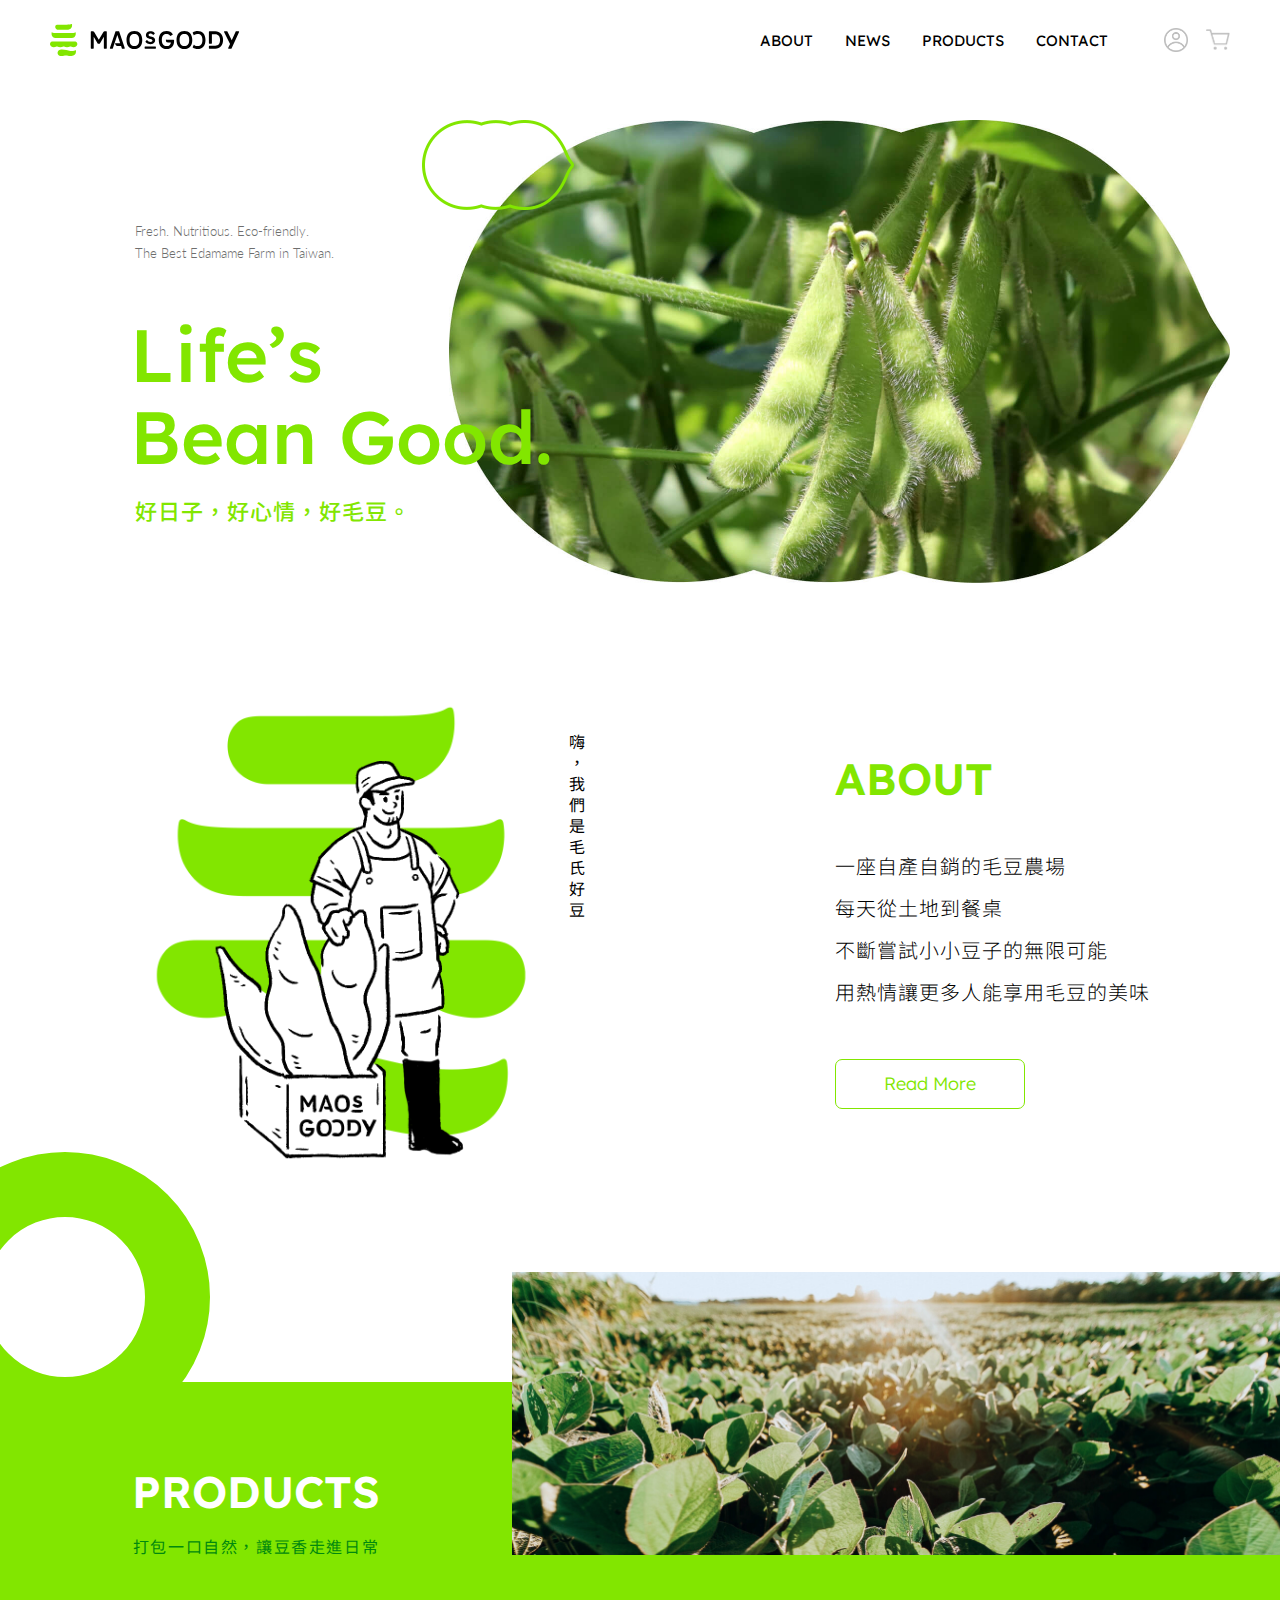
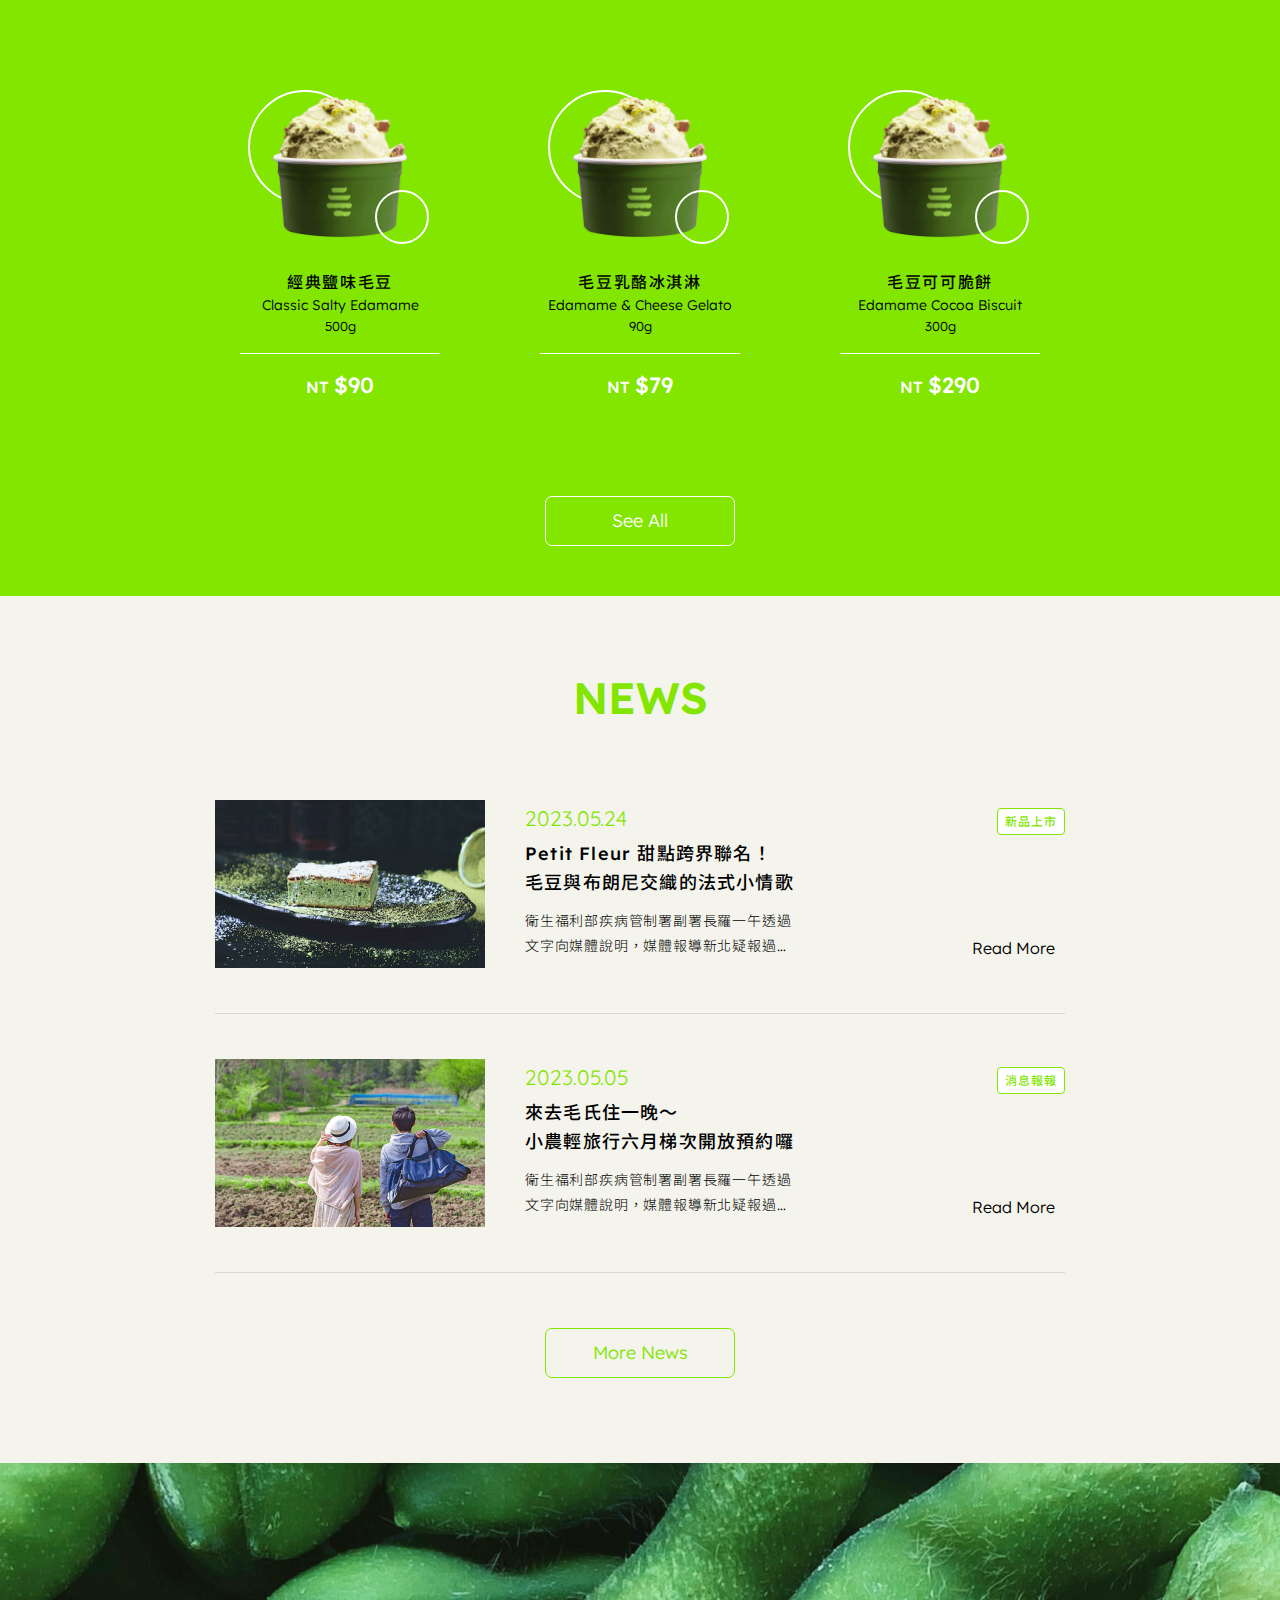
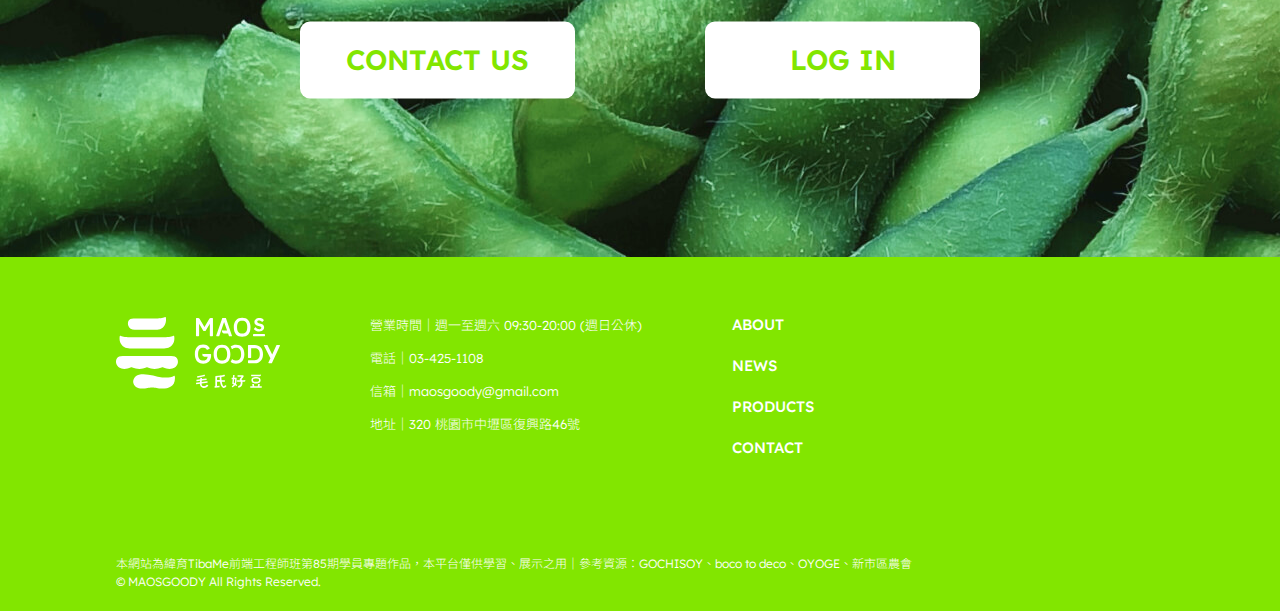
==== index.html @ e0be7e72 "第一次上傳" ====
<!DOCTYPE html>
<html lang="en">

<head>
    <meta charset="UTF-8">
    <meta http-equiv="X-UA-Compatible" content="IE=edge">
    <meta name="viewport" content="width=device-width, initial-scale=1.0">
    <title>MAOSGOODY 毛氏好豆</title>
    <link rel="stylesheet" href="reset.css">

    <link rel="stylesheet" href="https://cdnjs.cloudflare.com/ajax/libs/font-awesome/6.4.0/css/all.min.css"
        integrity="sha512-iecdLmaskl7CVkqkXNQ/ZH/XLlvWZOJyj7Yy7tcenmpD1ypASozpmT/E0iPtmFIB46ZmdtAc9eNBvH0H/ZpiBw=="
        crossorigin="anonymous" referrerpolicy="no-referrer" />

    <link rel="preconnect" href="https://fonts.googleapis.com">
    <link rel="preconnect" href="https://fonts.gstatic.com" crossorigin>
    <link
        href="https://fonts.googleapis.com/css2?family=Lato:wght@300;400&family=Lexend+Deca:wght@200;300;400;500;600;700&family=Noto+Sans+TC:wght@100;300;400;500;700;900&family=Quicksand:wght@300;400;500;600&display=swap"
        rel="stylesheet">

    <link rel="stylesheet" href="style.css">
    <link rel="stylesheet" href="index.css">


</head>

<body>

    <header class="main_header">
        <div class="container">
            <a href="index.html" class="logo">
                <img src="pic/nav_logo.svg" alt="MAOSGOODY | 毛氏好豆">
            </a>
            <ul class="nav_list">
                <li><a href="about.html">ABOUT</a></li>
                <li><a href="news.html">NEWS</a></li>
                <li><a href="products.html">PRODUCTS</a></li>
                <li><a href="contact.html">CONTACT</a></li>
            </ul>
            <ul class="nav_button">
                <li>
                    <a href="login.html">
                        <img src="pic/nav_login.png" alt="Log in">
                    </a>
                </li>
                <li>
                    <a href="#">
                        <img src="pic/nav_cart.png" alt="Cart">
                    </a>
                </li>
            </ul>
        </div>
    </header>


    <section class="section_banner">
        <div class="banner_container">
            <div class="banner_pic">
                <img src="pic/banner_n.jpg" alt="">
            </div>
            <div class="banner_text">
                <p class="intro">Fresh. Nutritious. Eco-friendly.<br>
                    The Best Edamame Farm in Taiwan.</p>
                <h1 class="title">Life’s<br>Bean Good.</h1>
                <p class="title_ch">好日子，好心情，好毛豆。</p>
            </div>
            <div class="banner_deco">
                <img src="pic/banner_deco.png" alt="">
            </div>
        </div>
    </section>


    <section class="section_about">
        <div class="about_container">
            <div class="keyvisual">
                <div class="kv_pic">
                    <img src="pic/keyvisual_s.png" alt="">
                </div>
                <p class="kv_text">嗨，我們是毛氏好豆</p>
            </div>
            <div class="outline">
                <h3 class="outline_title">ABOUT</h3>
                <p class="outline_text">
                    一座自產自銷的毛豆農場<br>
                    每天從土地到餐桌<br>
                    不斷嘗試小小豆子的無限可能<br>
                    用熱情讓更多人能享用毛豆的美味</p>
                <div class="button">
                    <a href="about.html">Read More</a>
                </div>

            </div>
        </div>
    </section>


    <section class="section_products">
        <div class="products_container">
            <div class="products_header">
                <div class="header_text">
                    <h3 class="title">PRODUCTS</h3>
                    <p class="subtitle">打包一口自然，讓豆香走進日常</p>
                </div>
                <div class="header_pic">
                    <img src="pic/products_pic_s.jpg" alt="">
                </div>
            </div>
            <div class="products_cardlist">
                <div class="products_card">
                    <a href="products_item.html">
                        <div class="card_pic">
                            <img src="pic/gelato_s.png" alt="">
                        </div>
                    </a>
                    <div class="card_text">
                        <h4 class="product_name">經典鹽味毛豆</h4>
                        <p class="english_name">Classic Salty Edamame</p>
                        <p class="weight">500g</p>
                        <p class="price"><span>NT </span>$90</p>
                    </div>
                </div>
                <div class="products_card">
                    <a href="products_item.html">
                        <div class="card_pic">
                            <img src="pic/gelato_s.png" alt="">
                        </div>
                    </a>
                    <div class="card_text">
                        <h4 class="product_name">毛豆乳酪冰淇淋</h4>
                        <p class="english_name">Edamame & Cheese Gelato</p>
                        <p class="weight">90g</p>
                        <p class="price"><span>NT </span>$79</p>
                    </div>
                </div>
                <div class="products_card">
                    <a href="products_item.html">
                        <div class="card_pic">
                            <img src="pic/gelato_s.png" alt="">
                        </div>
                    </a>
                    <div class="card_text">
                        <h4 class="product_name">毛豆可可脆餅</h4>
                        <p class="english_name">Edamame Cocoa Biscuit</p>
                        <p class="weight">300g</p>
                        <p class="price"><span>NT </span>$290</p>
                    </div>
                </div>
            </div>
            <div class="products_button">
                <a href="products.html">See All</a>
            </div>
        </div>
    </section>


    <section class="section_marquee"></section>


    <section class="section_news">
        <div class="news_container">
            <h3 class="title">NEWS</h3>
            <div class="news_list">
                <div class="news_wrap">
                    <div class="news_content">
                        <div class="news_pic">
                            <img src="pic/news1_s.jpg" alt="">
                        </div>
                        <div class="news_text">
                            <p class="date">2023.05.24</p>
                            <p class="news_title">
                                Petit Fleur 甜點跨界聯名！<br>
                                毛豆與布朗尼交織的法式小情歌</p>
                            <p class="news_article">
                                衛生福利部疾病管制署副署長羅一午透過文字向媒體說明，媒體報導新北疑報過文字向媒體說明，媒體報導新北疑報
                            </p>
                        </div>
                    </div>
                    <div class="news_function">
                        <div class="news_label">新品上市</div>
                        <a href="#">
                            <span>Read More</span>
                            <i class="fa-solid fa-arrow-right"></i>
                        </a>
                    </div>
                </div>
                <div class="news_wrap">
                    <div class="news_content">
                        <div class="news_pic">
                            <img src="pic/news2_s.jpg" alt="">
                        </div>
                        <div class="news_text">
                            <p class="date">2023.05.05</p>
                            <p class="news_title">
                                來去毛氏住一晚～<br>
                                小農輕旅行六月梯次開放預約囉</p>
                            <p class="news_article">
                                衛生福利部疾病管制署副署長羅一午透過文字向媒體說明，媒體報導新北疑報過文字向媒體說明，媒體報導新北疑報
                            </p>
                        </div>
                    </div>
                    <div class="news_function">
                        <div class="news_label">消息報報</div>
                        <a href="#">
                            <span>Read More</span>
                            <i class="fa-solid fa-arrow-right"></i>
                        </a>
                    </div>
                </div>
            </div>
            <div class="news_button">
                <a href="news.html">More News</a>
            </div>
        </div>
    </section>


    <section class="section_contact">
        <div class="contact_container">
            <div class="contact_bg">
                <img src="pic/contact_bg_s.jpg" alt="">
            </div>
            <div class="contact_buttonlist">
                <a href="contact.html" class="btn_contact">
                    <i class="fa-solid fa-mobile-screen"></i>
                    CONTACT US
                </a>
                <a href="login.html" class="btn_login">
                    <i class="fa-solid fa-user"></i>
                    LOG IN
                </a>
            </div>
        </div>
    </section>


    <footer class="main_footer">
        <div class="footer_container">
            <div class="footer_list">
                <div class="logo">
                    <img src="pic/footer_logo.svg" alt="">
                </div>
                <div class="info">
                    <p>
                        營業時間｜週一至週六 09:30-20:00 (週日公休)<br>
                        電話｜03-425-1108<br>
                        信箱｜maosgoody@gmail.com<br>
                        地址｜320 桃園市中壢區復興路46號<br>
                    </p>
                </div>
                <div class="nav">
                    <a href="about.html">ABOUT</a>
                    <a href="news.html">NEWS</a>
                    <a href="products.html">PRODUCTS</a>
                    <a href="contact.html">CONTACT</a>
                </div>
                <div class="follow">
                    <a href="#"><i class="fa-brands fa-instagram"></i></a>
                    <a href="#"><i class="fa-brands fa-facebook-f"></i></a>
                    <a href="#"><i class="fa-brands fa-twitter"></i></a>
                </div>
            </div>
            <div class="footer_copyright">
                <p>本網站為緯育TibaMe前端工程師班第85期學員專題作品，本平台僅供學習、展示之用｜參考資源：GOCHISOY、boco to deco、OYOGE、新市區農會<br>
                    &copy; MAOSGOODY All Rights Reserved.</p>
            </div>
        </div>
    </footer>


</body>

</html>
---- style.css ----
* {
    font-family: "Lexend Deca", "Lato", "Quicksand", "Noto Sans TC", sans-serif;
    /* outline: solid red 1px; */
}

::selection {
    background: #82E600;
}

img {
    vertical-align: top;
}

body {
    padding-top: 80px;
}

.main_header {
    background-color: white;
    position: fixed;
    top: 0;
    left: 0;
    z-index: 1;
    width: 100%;
}

.main_header .container {
    display: flex;
    align-items: center;
    padding: 24px 50px;
    margin: auto;
}

.main_header .container .logo {
    width: 190px;
    margin-right: auto;
}

.main_header .container .logo img {
    width: 100%;
    vertical-align: top;
}

.main_header .container .nav_list {
    display: flex;
    align-items: center;
    padding-right: 22px;

}

.main_header .container .nav_list li {
    padding: 0px 16px;

}

.main_header .container .nav_list a {
    text-decoration: none;
    color: black;
    font-size: 15px;
    font-weight: 400;
}

.main_header .container .nav_button {
    display: flex;
    align-items: center;
}

.main_header .container .nav_button li {
    width: 24px;
    padding-left: 18px;
}

.main_header .container .nav_button img {
    width: 100%;
    vertical-align: top;
}


.main_footer {
    width: 100%;
    background-color: #82E600;
}

.main_footer .footer_container {
    width: 1048px;
    margin: auto;

}

.footer_container .footer_list {
    display: flex;
    gap: 90px;
    padding: 60px 0 100px;
}

.footer_container .footer_list .logo {
    width: 164px;
}

.footer_container .footer_list .logo img {
    width: 100%;
}

.footer_container .footer_list .info p {
    font-size: 13px;
    font-weight: 300;
    color: white;
    line-height: 33px;
    margin-top: -8px;
}

.footer_container .footer_list .nav {
    display: flex;
    flex-direction: column;
    gap: 26px;
}

.footer_container .footer_list .nav a {
    display: inline-block;
    text-decoration: none;
    color: white;
    font-size: 15px;
    font-weight: 500;
}

.footer_container .footer_list .follow {
    margin-left: auto;
}

.footer_container .footer_list .follow a {
    color: white;
    font-size: 30px;
    letter-spacing: 18px;
    transition: 0.2s;
}

.footer_container .footer_list .follow a:hover {
    color: #00890E;
}

.footer_container .footer_copyright {
    padding-bottom: 20px;
}

.footer_container .footer_copyright p {
    font-size: 12px;
    font-weight: 300;
    line-height: 1.5;
    color: white;
}
---- index.css ----
.section_banner {
    width: 100%;
}

.banner_container {
    padding: 40px 0;
    position: relative;
}

.banner_container .banner_pic {
    width: 61%;
    margin-left: auto;
    padding-right: 50px;
}

.banner_container .banner_pic img {
    width: 100%;
}

.banner_container .banner_text {
    display: flex;
    flex-direction: column;
    position: absolute;
    top: 140px;
    left: 135px;
}

.banner_container .banner_text .intro {
    font-size: 13px;
    color: #6E6E6E;
    line-height: 1.7;
    font-family: Lato;
    font-weight: 300;
}

.banner_container .banner_text .title {
    font-size: 74px;
    color: #82E600;
    line-height: 1.1;
    font-weight: 500;
    padding: 50px 0 24px;
    margin-left: -5px;
}

.banner_container .banner_text .title_ch {
    font-size: 22px;
    color: #82E600;
    font-weight: 500;
    letter-spacing: 1px;
}

.banner_container .banner_deco {
    width: 152px;
    position: absolute;
    top: 40px;
    left: 422px;
}

.banner_container .banner_deco img {
    width: 100%;
}

.section_about {
    width: 100%;
}

.about_container {
    display: flex;
    justify-content: space-evenly;
    align-items: center;
    padding: 60px 0 200px;
}

.about_container .keyvisual {
    display: flex;
}

.about_container .keyvisual .kv_pic {
    width: 428px;
}

.about_container .keyvisual .kv_pic img {
    width: 100%;
}

.about_container .keyvisual .kv_text {
    writing-mode: vertical-rl;
    font-size: 16px;
    font-weight: 400;
    letter-spacing: 5px;
    padding: 50px 10px 0;
}

.about_container .outline {
    display: flex;
    flex-direction: column;
}

.about_container .outline .outline_title {
    font-size: 44px;
    color: #82E600;
    font-weight: 600;
    padding-bottom: 45px;
}

.about_container .outline .outline_text {
    font-size: 20px;
    color: black;
    font-weight: 300;
    line-height: 2.1;
    letter-spacing: 1px;
    padding-bottom: 45px;
}

.about_container .outline .button a {
    display: inline-block;
    width: 190px;
    box-sizing: border-box;
    border: 1px solid #82E600;
    text-decoration: none;
    color: #82E600;
    font-size: 18px;
    font-weight: 300;
    text-align: center;
    line-height: 48px;
    border-radius: 7px;
    transition: 0.3s;
}

.about_container .outline .button a:hover {
    background-color: #82E600;
    color: white;
}

.section_products {
    width: 100%;
    background-color: #82E600;
}

.products_container {
    position: relative;
}

.products_container::before {
    content: "";
    width: 160px;
    height: 160px;
    border: 65px solid #82E600;
    border-radius: 50%;
    position: absolute;
    top: -230px;
    left: -80px;
    z-index: -1;
}

.products_header {
    display: flex;
    align-items: end;
    padding-bottom: 120px;
}

.products_header .header_text {
    width: 40%;
    text-align: center;
}

.products_header .header_text .title {
    font-size: 44px;
    color: white;
    font-weight: 600;
    padding-bottom: 25px;
}

.products_header .header_text .subtitle {
    font-size: 16px;
    color: #00890E;
    font-weight: 400;
    letter-spacing: 1.6px;
}

.products_header .header_pic {
    width: 60%;
    margin-top: -110px;
}

.products_header .header_pic img {
    width: 100%;
}

.products_cardlist {
    width: 850px;
    margin: auto;
    display: flex;
    justify-content: space-between;
    padding-bottom: 80px;
}

.products_cardlist .products_card {
    width: 200px;
    display: flex;
    flex-direction: column;
    align-items: center;
    padding: 20px 25px;
}

.products_cardlist .products_card a {
    display: block;
}

.products_cardlist .products_card a:hover img {
    transform: scale(1.08);
}

.products_cardlist .products_card .card_pic {
    text-align: center;
    position: relative;
}

.products_cardlist .products_card .card_pic::before {
    content: "";
    width: 110px;
    height: 110px;
    border: 2px solid white;
    border-radius: 50%;
    position: absolute;
    top: -5px;
    left: 8px;
}

.products_cardlist .products_card .card_pic img {
    width: 70%;
    vertical-align: top;
    position: relative;
    transform: scale(1);
    transition: 0.3s;
}

.products_cardlist .products_card .card_pic::after {
    content: "";
    width: 50px;
    height: 50px;
    border: 2px solid white;
    border-radius: 50%;
    position: absolute;
    top: 95px;
    left: 135px;

}

.products_cardlist .products_card .card_text {
    display: flex;
    flex-direction: column;
    align-items: center;
    padding-top: 35px;

}

.products_cardlist .products_card .card_text .product_name {
    font-size: 16px;
    color: black;
    font-weight: 500;
    letter-spacing: 1.6px;
    padding-bottom: 8px;
}

.products_cardlist .products_card .card_text .english_name {
    font-size: 14px;
    color: black;
    font-weight: 300;
    padding-bottom: 8px;
}

.products_cardlist .products_card .card_text .weight {
    font-size: 13px;
    color: black;
    font-weight: 300;
    padding-bottom: 20px;
}

.products_cardlist .products_card .card_text .price {
    width: 200px;
    font-size: 22px;
    color: white;
    font-weight: 500;
    padding: 20px 0 0;
    border-top: 1px solid white;
    text-align: center;
}

.products_cardlist .products_card .card_text .price span {
    font-size: 16px;
}

.products_container .products_button {
    text-align: center;
    padding-bottom: 50px;
}

.products_container .products_button a {
    display: inline-block;
    width: 190px;
    box-sizing: border-box;
    border: 1px solid white;
    text-decoration: none;
    color: white;
    font-size: 18px;
    font-weight: 300;
    text-align: center;
    line-height: 48px;
    border-radius: 7px;
    transition: 0.3s;
}

.products_container .products_button a:hover {
    color: #82E600;
    background-color: #fff;
}

.section_news {
    width: 100%;
    background-color: #F4F4EC;
}

.section_news .news_container {
    padding: 80px 0 30px;
}

.news_container .title {
    text-align: center;
    font-size: 44px;
    color: #82E600;
    font-weight: 600;
    padding-bottom: 35px;
}

.news_list .news_wrap {
    width: 850px;
    margin: auto;
    display: flex;
    justify-content: space-between;
    padding: 45px 0;
    border-bottom: 1.5px solid #D6D6D6;
}

.news_list .news_wrap .news_content {
    display: flex;
}

.news_wrap .news_content .news_pic {
    width: 270px;
    padding-right: 40px;
}

.news_wrap .news_content .news_pic img {
    width: 100%;
    vertical-align: top;
}

.news_wrap .news_content .news_text {
    width: 270px;
    display: flex;
    flex-direction: column;
    padding: 8px 0;
    justify-content: space-between;
}

.news_wrap .news_content .news_text .date {
    font-size: 21px;
    font-weight: 400;
    font-family: Quicksand;
    color: #82E600;
}

.news_wrap .news_content .news_text .news_title {
    font-size: 18px;
    font-weight: 500;
    line-height: 1.6;
    letter-spacing: 1.2px;
}

.news_wrap .news_content .news_text .news_article {
    font-size: 14px;
    font-weight: 300;
    line-height: 1.8;
    letter-spacing: 0.8px;
    display: -webkit-inline-box;
    -webkit-line-clamp: 2;
    -webkit-box-orient: vertical;
    overflow: hidden;
}

.news_list .news_wrap .news_function {
    display: flex;
    flex-direction: column;
    align-items: flex-end;
    justify-content: space-between;
    padding: 8px 0 12px;
}

.news_list .news_wrap .news_function .news_label {
    font-size: 12px;
    font-weight: 500;
    letter-spacing: 0.1em;
    color: #82E600;
    background-color: #fff;
    border: 1.5px solid #82E600;
    border-radius: 4px;
    width: 66px;
    line-height: 25px;
    text-align: center;
}

.news_list .news_wrap .news_function a {
    text-decoration: none;
    color: black;
    font-size: 16px;
    font-weight: 300;
    display: inline-block;
    transition: 0.2s;
}

.news_list .news_wrap .news_function a span {
    display: inline-block;
    padding-right: 10px;
}

.news_list .news_wrap .news_function a:hover {
    color: #82E600;
    transform: translateX(-8px);
}

.news_container .news_button {
    text-align: center;
    padding: 55px;
}

.news_container .news_button a {
    display: inline-block;
    width: 190px;
    box-sizing: border-box;
    border: 1px solid #82E600;
    text-decoration: none;
    color: #82E600;
    font-size: 18px;
    font-weight: 300;
    text-align: center;
    line-height: 48px;
    border-radius: 7px;
    transition: 0.3s;
}

.news_container .news_button a:hover {
    background-color: #82E600;
    color: white;
}

.section_contact {
    width: 100%;
}

.contact_container {
    position: relative;
}

.section_contact .contact_container .contact_bg img {
    width: 100%;
    vertical-align: top;
}

.contact_container .contact_buttonlist {
    position: absolute;
    top: 50%;
    left: 50%;
    transform: translate(-50%, -50%);
    display: flex;
    gap: 130px;
}

.contact_container .contact_buttonlist a {
    display: inline-block;
    width: 275px;
    box-sizing: border-box;
    text-decoration: none;
    color: #82E600;
    background-color: #fff;
    font-size: 28px;
    font-weight: 600;
    text-align: center;
    line-height: 75px;
    border-radius: 10px;
    transition: 0.4s;
    transform: scale(1);
}

.contact_container .contact_buttonlist a:hover {
    color: white;
    background-color: #82E600;
    box-shadow: 0 0 8px rgba(0, 0, 0, 0.4);
    transform: scale(1.08);
}

.contact_container .contact_buttonlist a i {
    font-size: 24px;
}
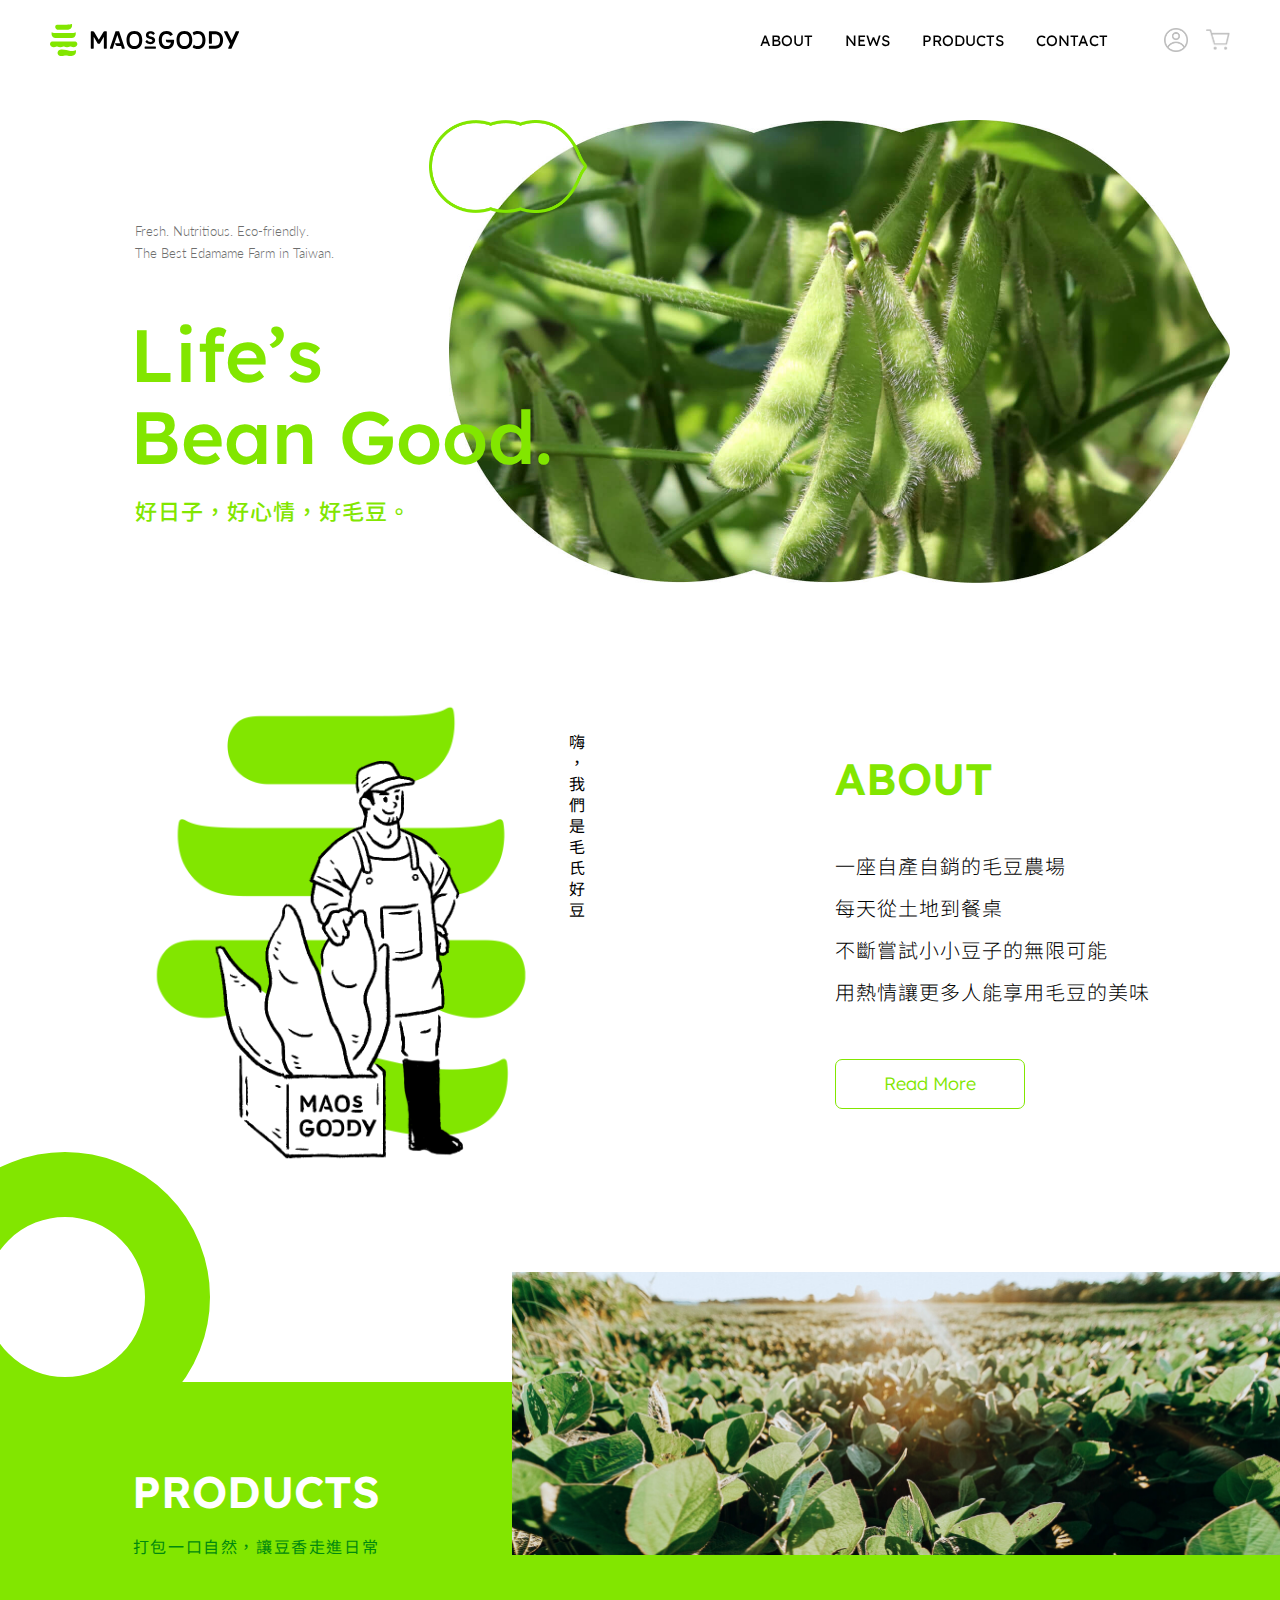
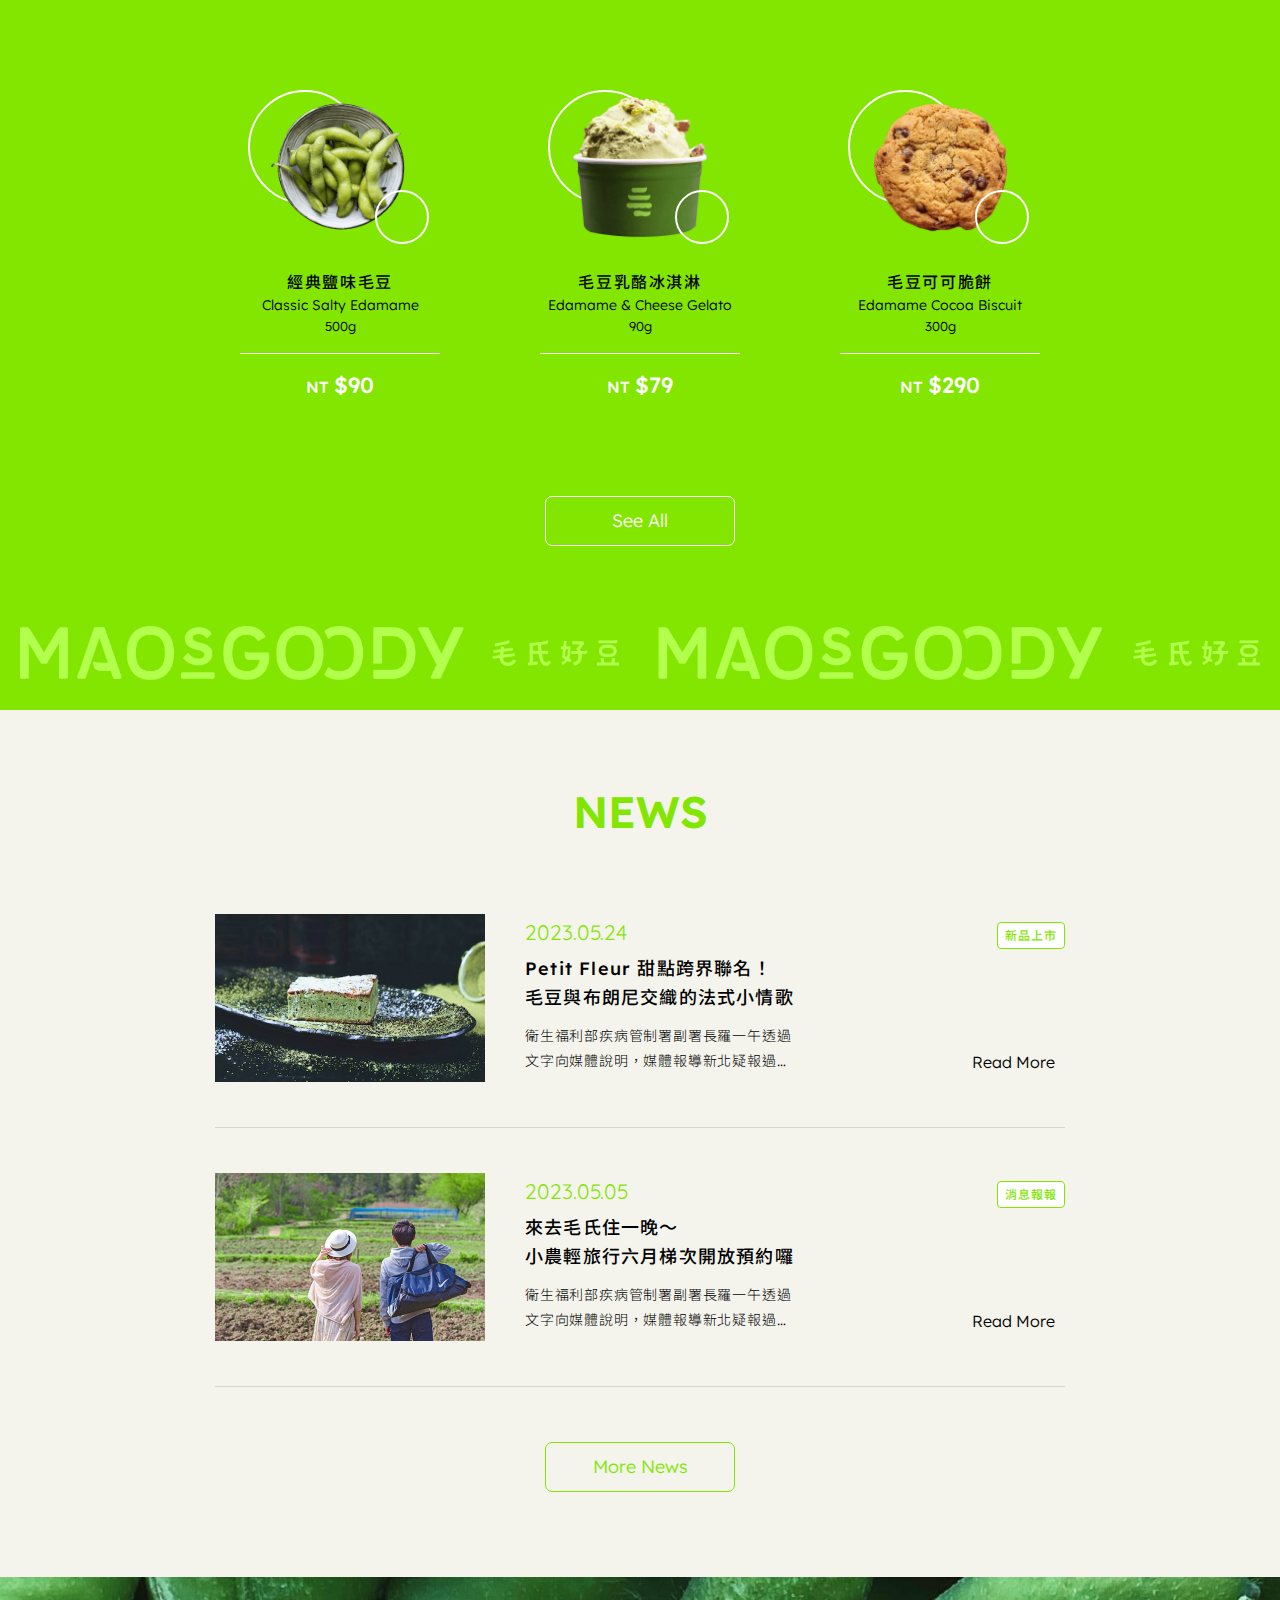
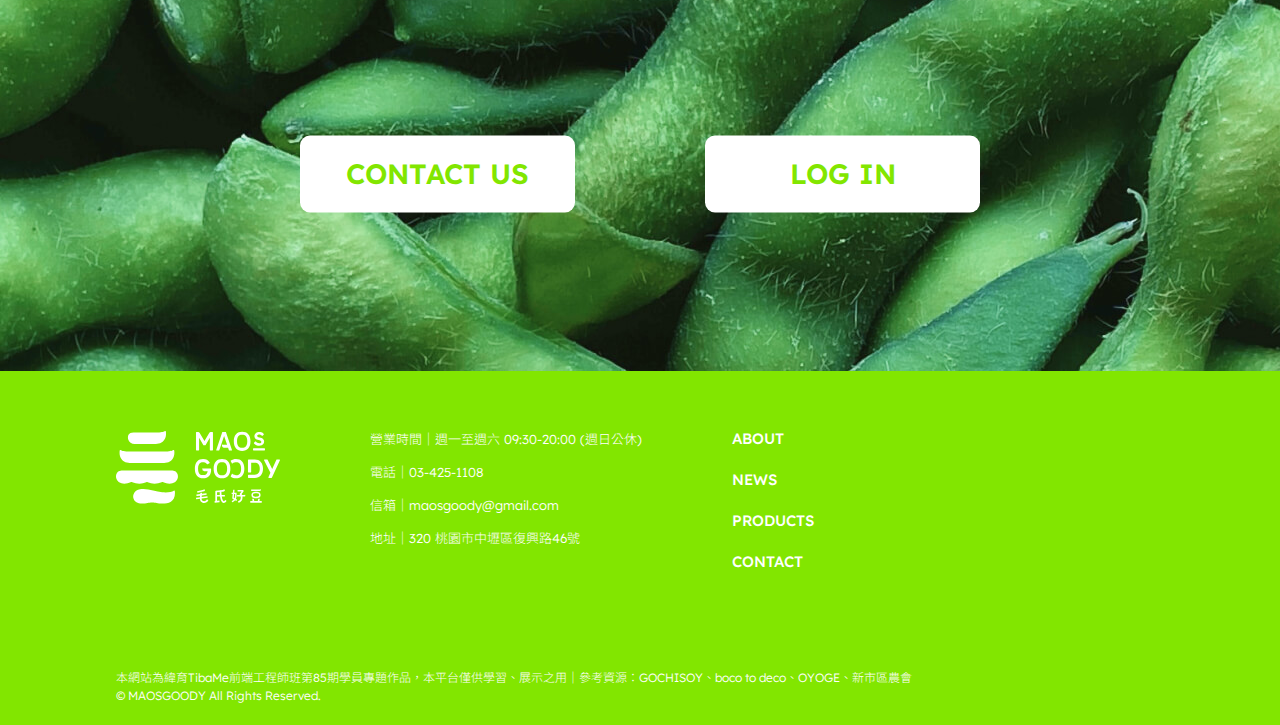
==== commit c776eabb: "第二次上傳" ====
--- a/index.html
+++ b/index.html
@@ -57,6 +57,9 @@
         <div class="banner_container">
             <div class="banner_pic">
                 <img src="pic/banner_n.jpg" alt="">
+                <div class="banner_deco">
+                    <img src="pic/banner_deco.png" alt="">
+                </div>
             </div>
             <div class="banner_text">
                 <p class="intro">Fresh. Nutritious. Eco-friendly.<br>
@@ -64,9 +67,7 @@
                 <h1 class="title">Life’s<br>Bean Good.</h1>
                 <p class="title_ch">好日子，好心情，好毛豆。</p>
             </div>
-            <div class="banner_deco">
-                <img src="pic/banner_deco.png" alt="">
-            </div>
+
         </div>
     </section>
 
@@ -110,7 +111,7 @@
                 <div class="products_card">
                     <a href="products_item.html">
                         <div class="card_pic">
-                            <img src="pic/gelato_s.png" alt="">
+                            <img src="pic/bowl_s.png" alt="">
                         </div>
                     </a>
                     <div class="card_text">
@@ -136,7 +137,7 @@
                 <div class="products_card">
                     <a href="products_item.html">
                         <div class="card_pic">
-                            <img src="pic/gelato_s.png" alt="">
+                            <img src="pic/cookie_s.png" alt="">
                         </div>
                     </a>
                     <div class="card_text">
@@ -154,7 +155,16 @@
     </section>
 
 
-    <section class="section_marquee"></section>
+    <section class="section_marquee">
+        <div class="marquee">
+            <div class="marquee-content">
+                <div class="marquee-item">
+                    <img src="pic/run.png" alt="">
+                </div>
+            </div>
+
+        </div>
+    </section>
 
 
     <section class="section_news">
--- a/style.css
+++ b/style.css
@@ -16,7 +16,7 @@
 }
 
 .main_header {
-    background-color: white;
+    background-color: rgba(255, 255, 255, 0.92);
     position: fixed;
     top: 0;
     left: 0;
@@ -54,11 +54,19 @@
 }
 
 .main_header .container .nav_list a {
+    display: inline-block;
     text-decoration: none;
     color: black;
     font-size: 15px;
     font-weight: 400;
+    transition: 0.25s;
 }
+
+.main_header .container .nav_list a:hover {
+    color: #82E600;
+    transform: scale(1.08);
+}
+
 
 .main_header .container .nav_button {
     display: flex;
--- a/index.css
+++ b/index.css
@@ -11,9 +11,21 @@
     width: 61%;
     margin-left: auto;
     padding-right: 50px;
+    position: relative;
 }
 
 .banner_container .banner_pic img {
+    width: 100%;
+}
+
+.banner_container .banner_pic .banner_deco {
+    width: 19%;
+    position: absolute;
+    top: 0px;
+    left: -20px;
+}
+
+.banner_container .banner_pic .banner_deco img {
     width: 100%;
 }
 
@@ -49,16 +61,6 @@
     letter-spacing: 1px;
 }
 
-.banner_container .banner_deco {
-    width: 152px;
-    position: absolute;
-    top: 40px;
-    left: 422px;
-}
-
-.banner_container .banner_deco img {
-    width: 100%;
-}
 
 .section_about {
     width: 100%;
@@ -501,4 +503,20 @@
 
 .contact_container .contact_buttonlist a i {
     font-size: 24px;
+}
+
+/*---------跑馬燈-----------*/
+.marquee {
+    overflow: hidden;
+    background-color: #82E600;
+}
+
+.marquee-item {
+    flex: 0 0 100vw;
+    padding: 30px 20px;
+}
+
+.marquee-item img {
+    display: block;
+    width: 100%;
 }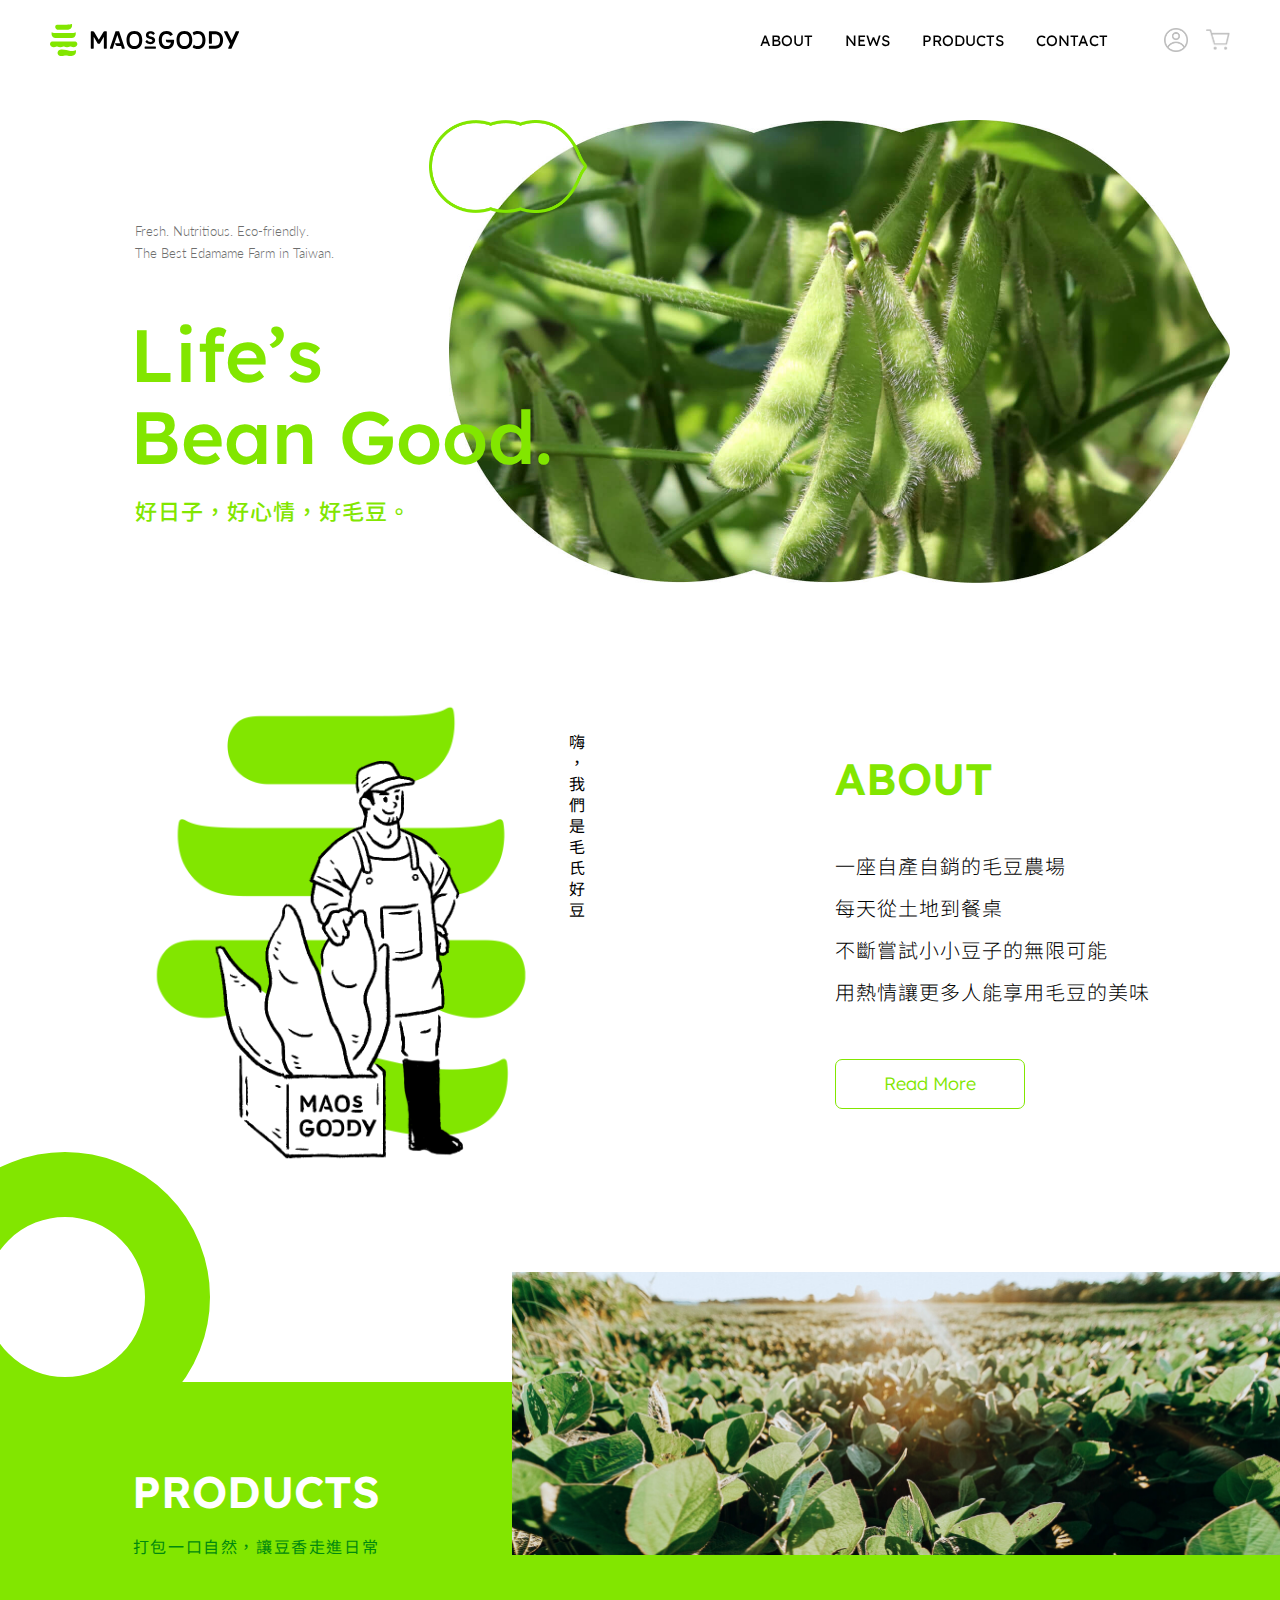
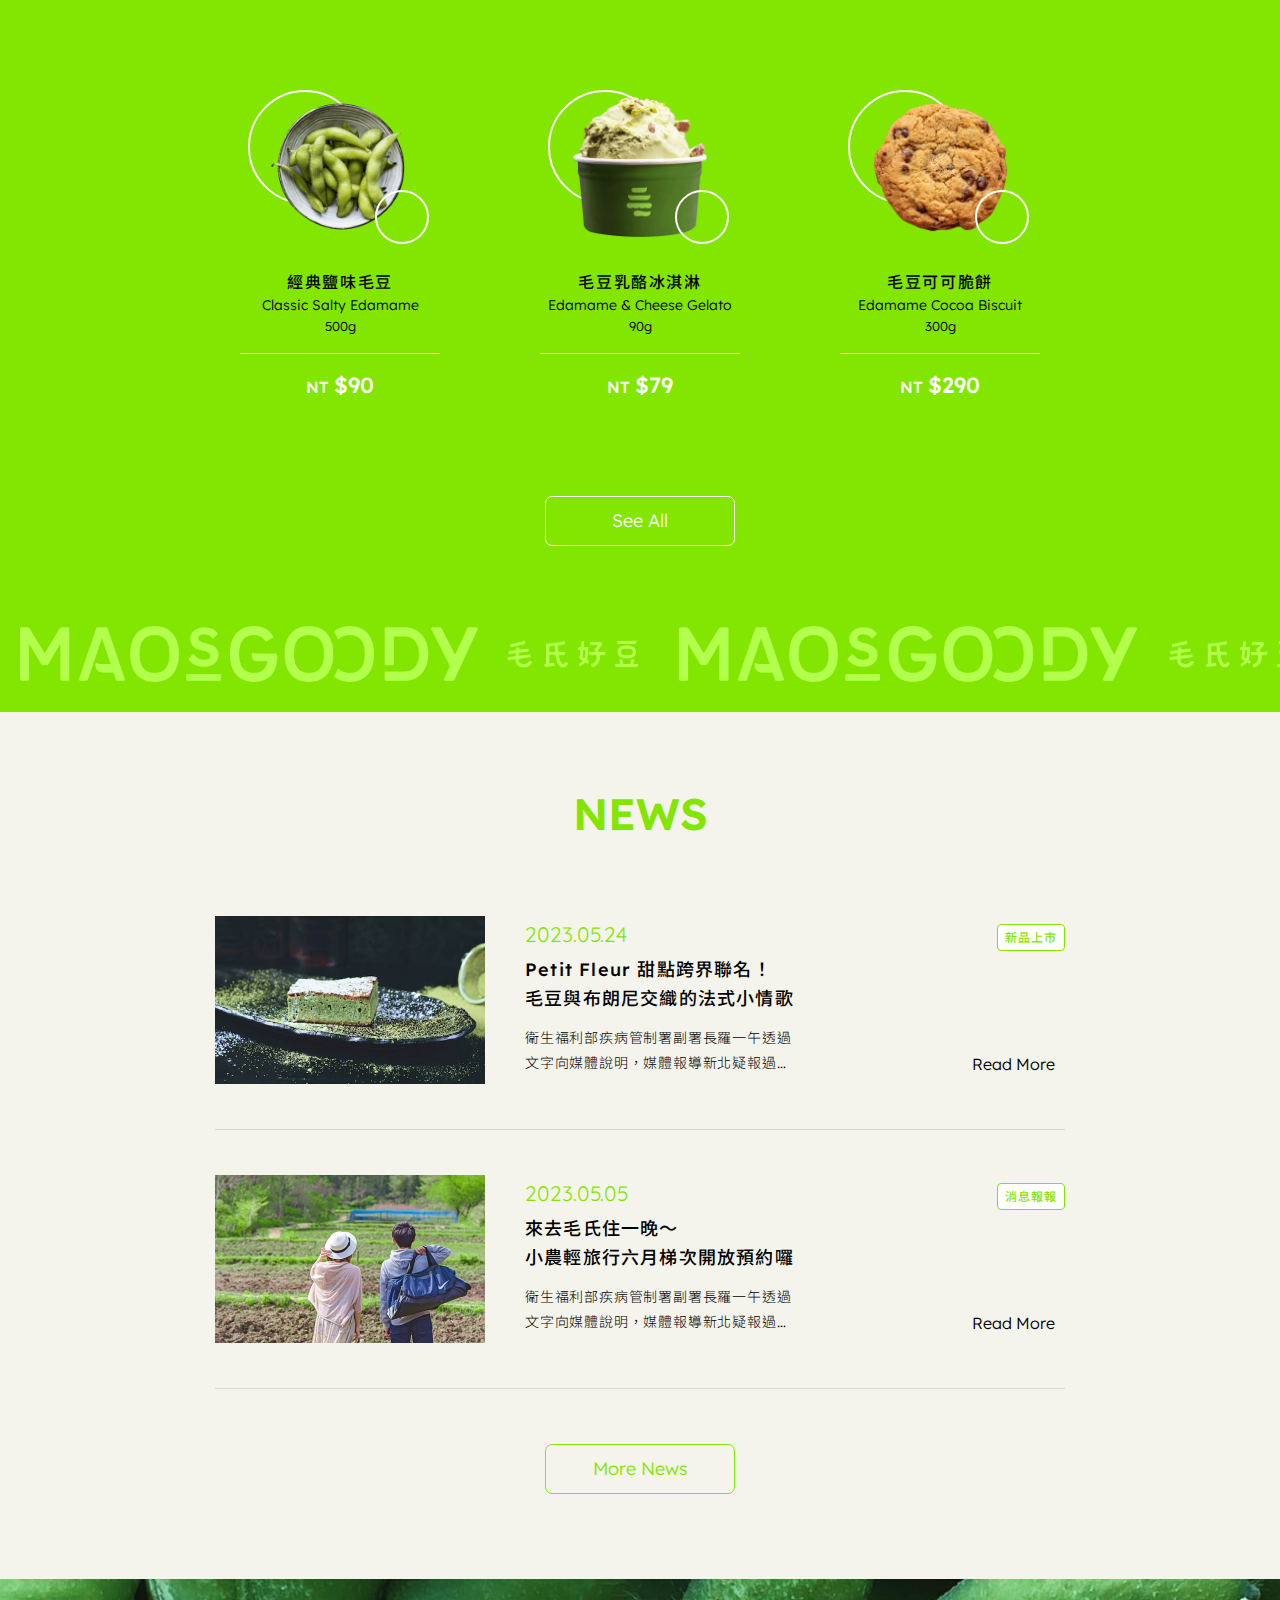
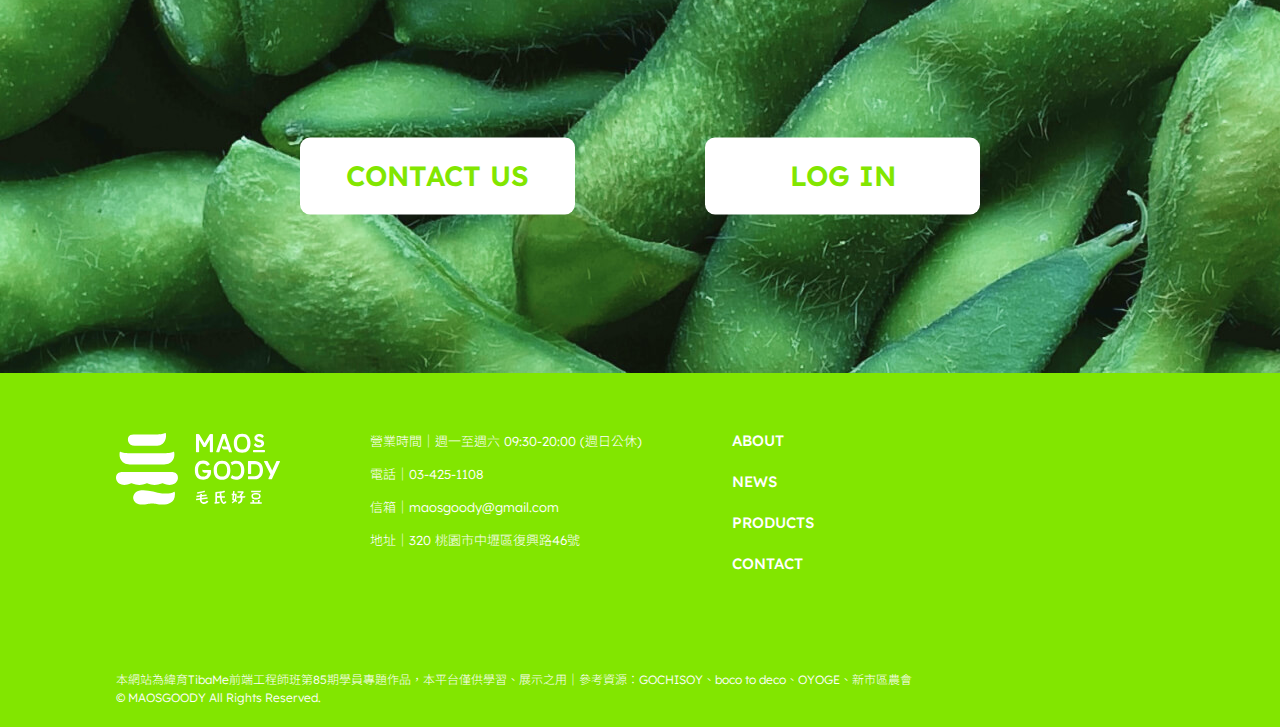
==== commit b833cb94: "“跑馬燈更新”" ====
--- a/index.html
+++ b/index.html
@@ -155,14 +155,14 @@
     </section>
 
 
-    <section class="section_marquee">
-        <div class="marquee">
-            <div class="marquee-content">
-                <div class="marquee-item">
-                    <img src="pic/run.png" alt="">
-                </div>
-            </div>
-
+    <section class="section_newsticker">
+        <div class="newsticker_list">
+            <div class="newsticker_content first">
+                <img src="pic/newsticker.png" alt="">
+            </div>
+            <div class="newsticker_content second">
+                <img src="pic/newsticker.png" alt="">
+            </div>
         </div>
     </section>
 
--- a/index.css
+++ b/index.css
@@ -506,17 +506,54 @@
 }
 
 /*---------跑馬燈-----------*/
-.marquee {
+.section_newsticker {
     overflow: hidden;
+    padding: 30px 0;
     background-color: #82E600;
 }
 
-.marquee-item {
-    flex: 0 0 100vw;
-    padding: 30px 20px;
-}
-
-.marquee-item img {
-    display: block;
-    width: 100%;
-}+.newsticker_list {
+    display: flex;
+    flex-wrap: nowrap;
+}
+
+.newsticker_content.first {
+    animation: scroll 20s linear infinite;
+    padding: 0 20px;
+}
+
+.newsticker_content.second {
+    padding: 0 20px;
+    animation: scroll2 20s linear infinite;
+    animation-delay: -10s;
+    /* background-color: red; */
+}
+
+
+.newsticker_content img {
+    width: 100vw;
+    vertical-align: top;
+}
+
+
+@keyframes scroll {
+    from {
+        transform: translateX(100%)
+    }
+
+    to {
+        transform: translateX(-100%)
+    }
+}
+
+@keyframes scroll2 {
+    from {
+        transform: translateX(0%)
+    }
+
+    to {
+        transform: translateX(-200%)
+    }
+}
+
+/*---------跑馬燈-----------*/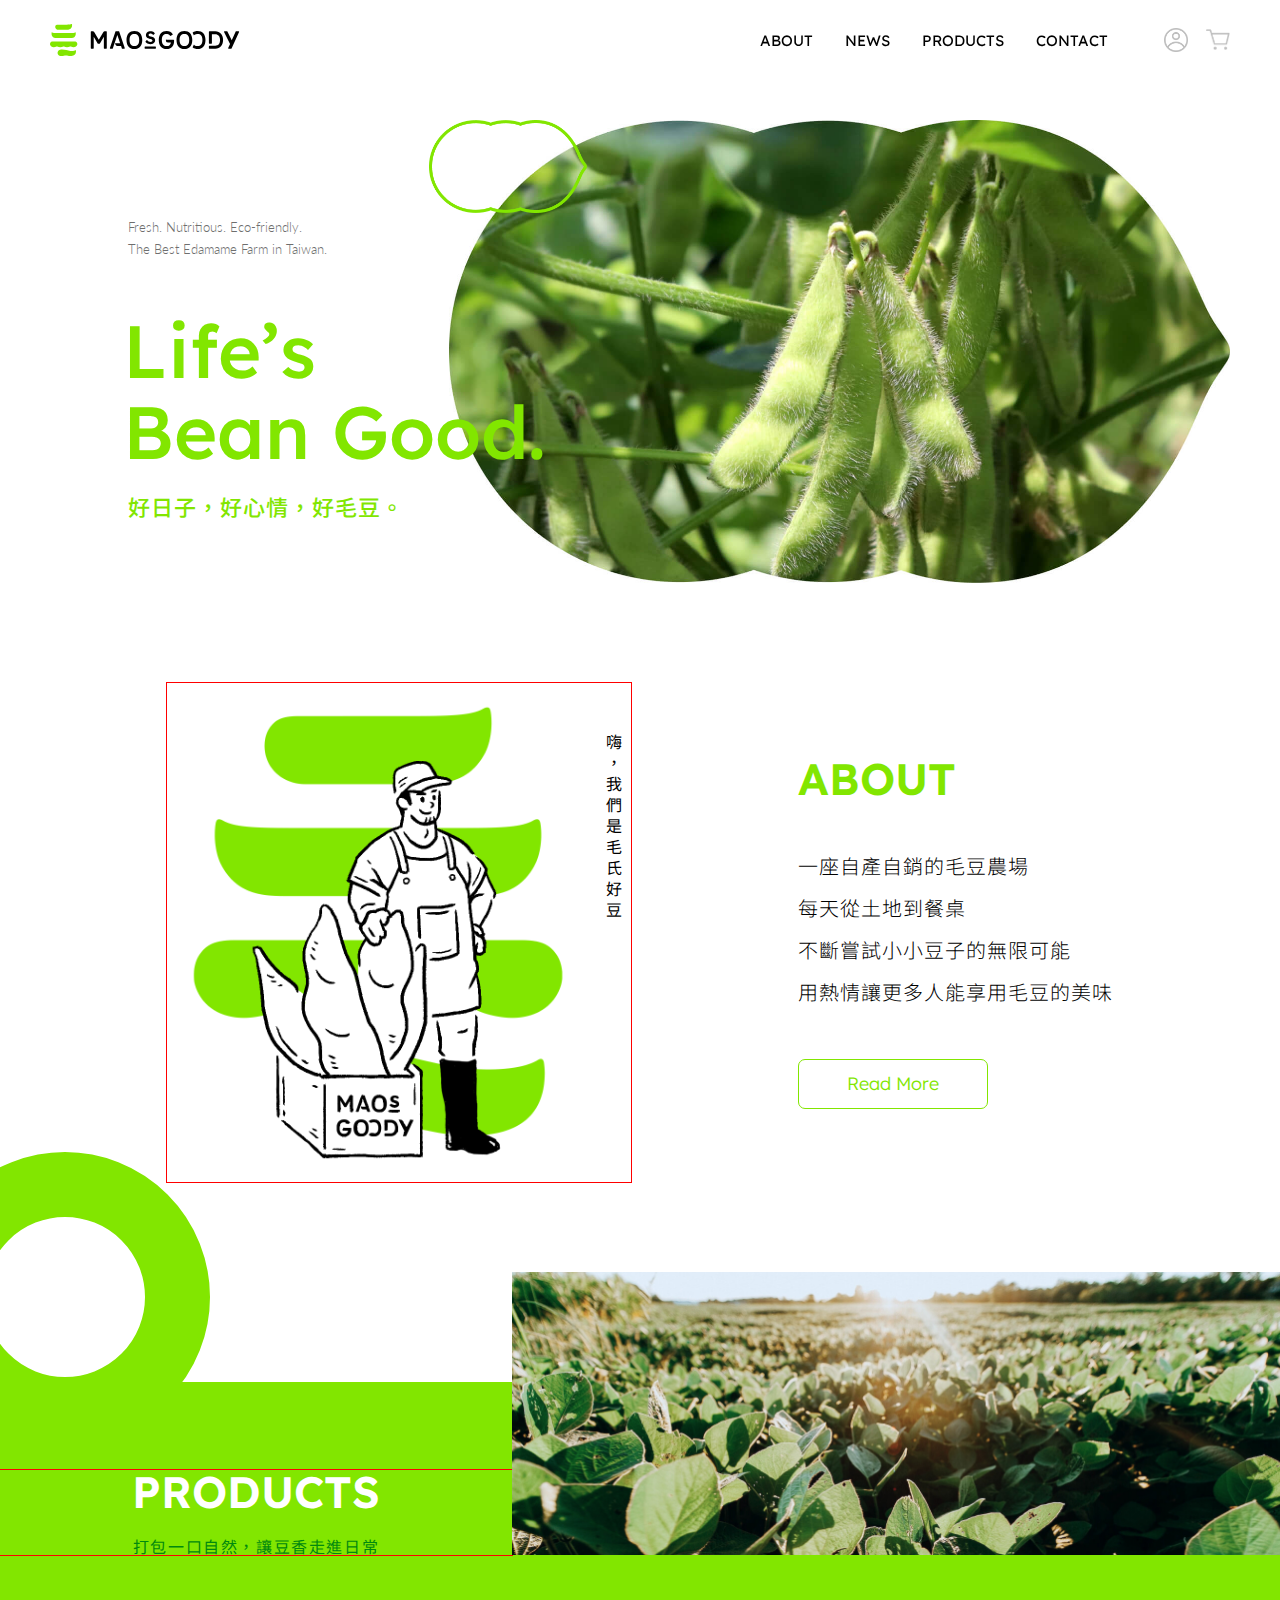
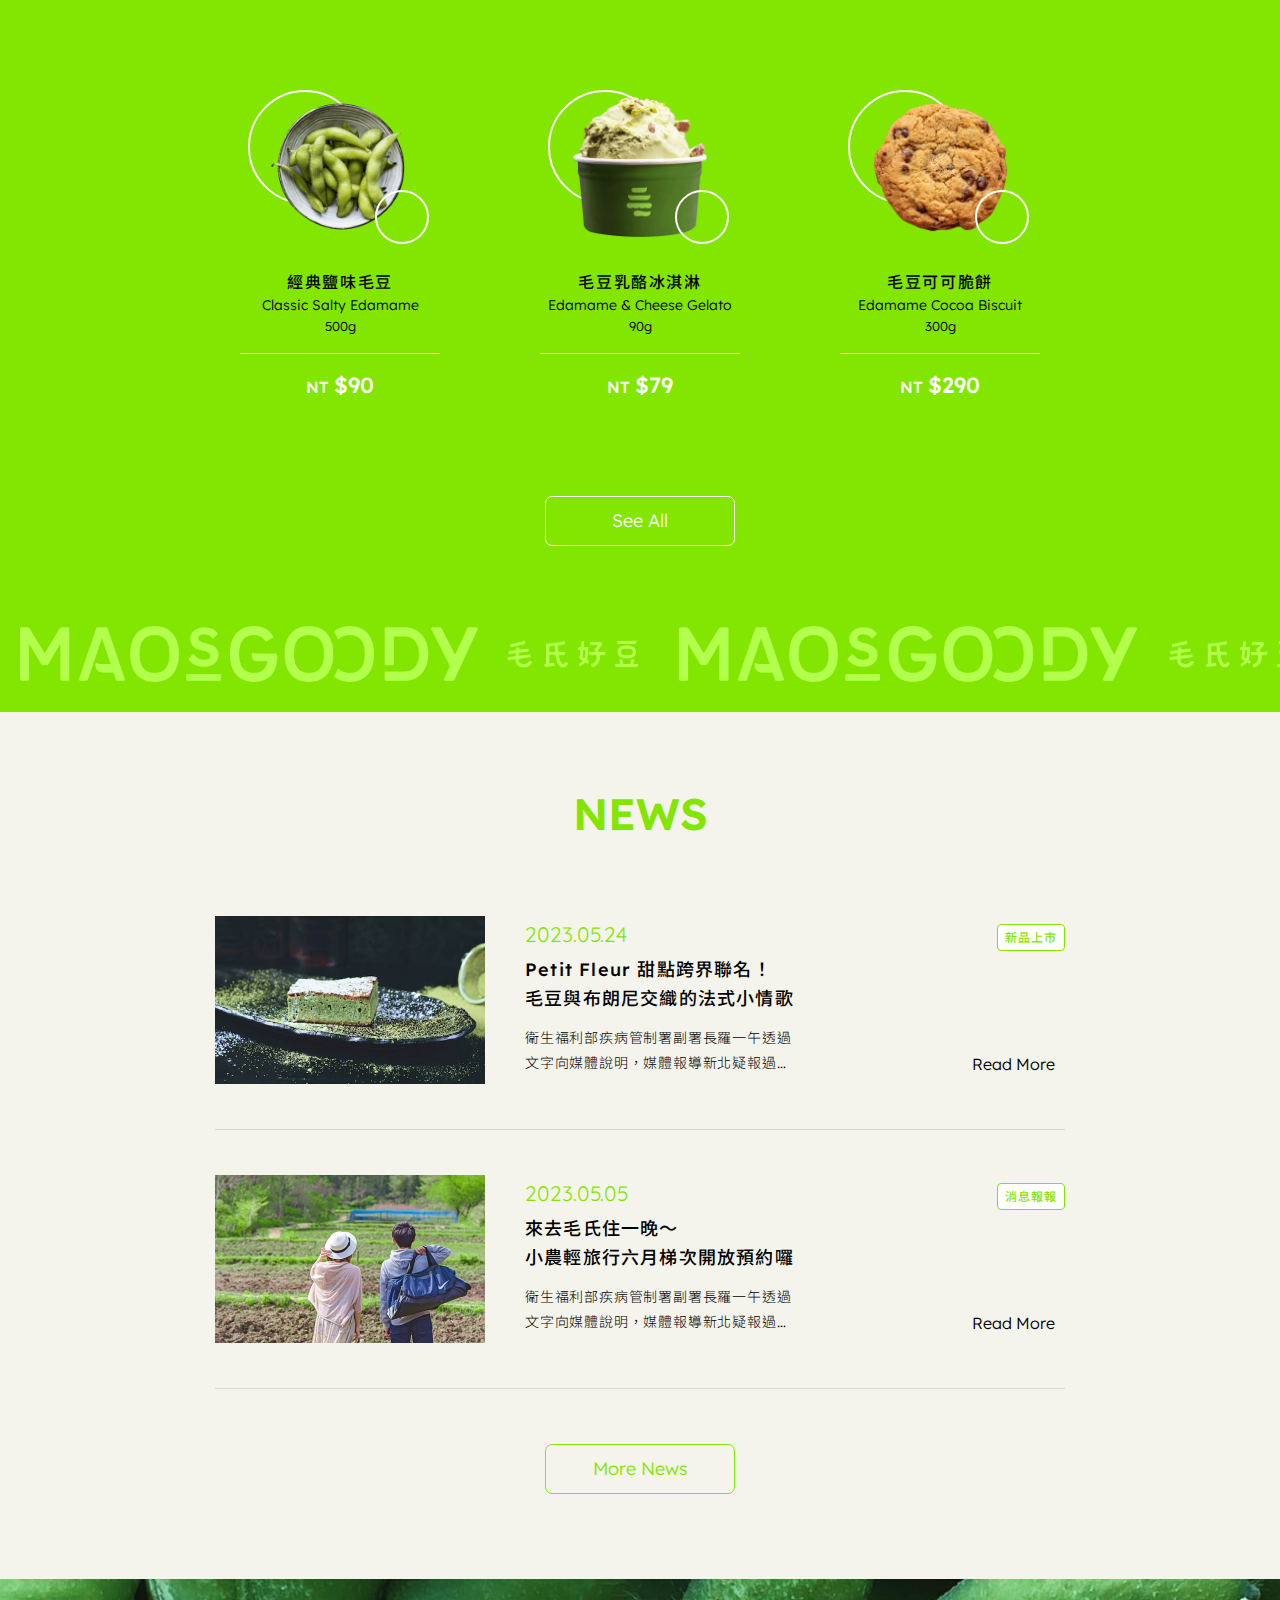
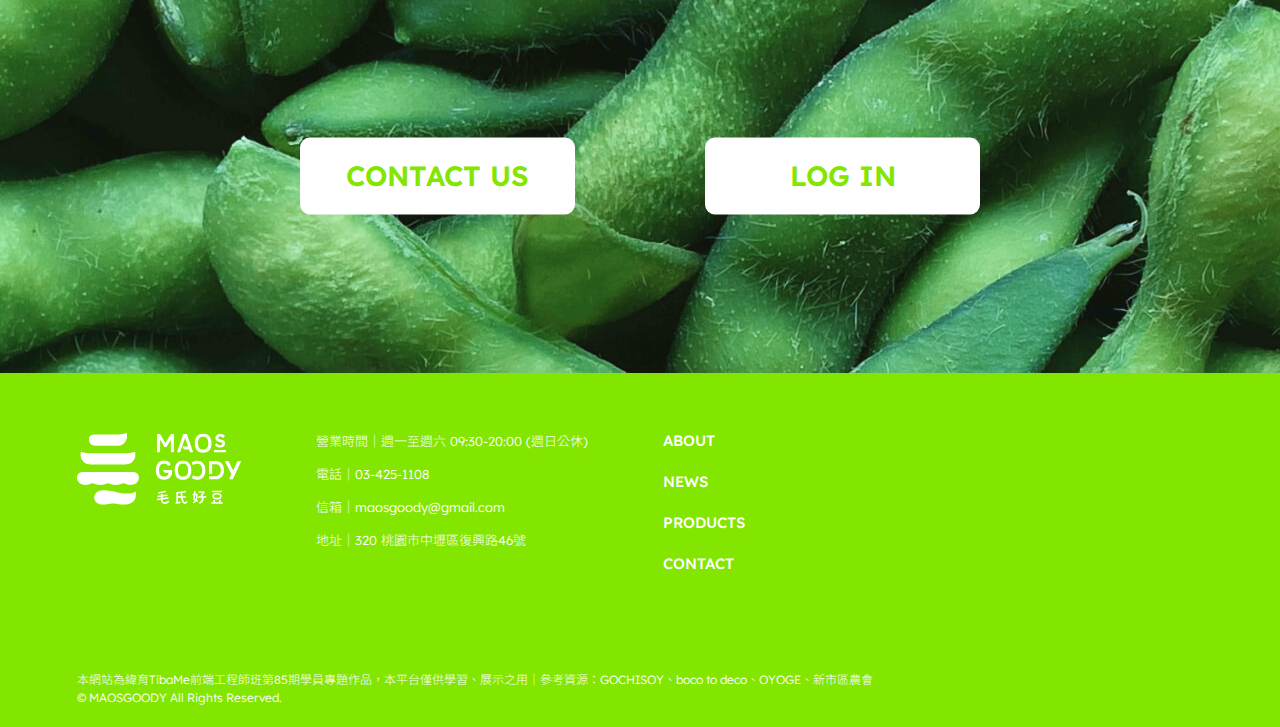
==== commit dae46886: "RWD navbar & index adjustment" ====
--- a/index.html
+++ b/index.html
@@ -26,11 +26,13 @@
 
 <body>
 
+    <input type="checkbox" id="menu_switch">
     <header class="main_header">
         <div class="container">
             <a href="index.html" class="logo">
                 <img src="pic/nav_logo.svg" alt="MAOSGOODY | 毛氏好豆">
             </a>
+
             <ul class="nav_list">
                 <li><a href="about.html">ABOUT</a></li>
                 <li><a href="news.html">NEWS</a></li>
@@ -49,24 +51,30 @@
                     </a>
                 </li>
             </ul>
+            <label for="menu_switch" class="hb">
+                <span></span>
+                <span></span>
+                <span></span>
+            </label>
         </div>
     </header>
 
 
     <section class="section_banner">
         <div class="banner_container">
-            <div class="banner_pic">
-                <img src="pic/banner_n.jpg" alt="">
-                <div class="banner_deco">
-                    <img src="pic/banner_deco.png" alt="">
-                </div>
-            </div>
             <div class="banner_text">
                 <p class="intro">Fresh. Nutritious. Eco-friendly.<br>
                     The Best Edamame Farm in Taiwan.</p>
                 <h1 class="title">Life’s<br>Bean Good.</h1>
                 <p class="title_ch">好日子，好心情，好毛豆。</p>
             </div>
+            <div class="banner_pic">
+                <img src="pic/banner_n.jpg" alt="">
+                <div class="banner_deco">
+                    <img src="pic/banner_deco.png" alt="">
+                </div>
+            </div>
+
 
         </div>
     </section>
@@ -99,13 +107,14 @@
     <section class="section_products">
         <div class="products_container">
             <div class="products_header">
+                <div class="header_pic">
+                    <img src="pic/products_pic_s.jpg" alt="">
+                </div>
                 <div class="header_text">
                     <h3 class="title">PRODUCTS</h3>
                     <p class="subtitle">打包一口自然，讓豆香走進日常</p>
                 </div>
-                <div class="header_pic">
-                    <img src="pic/products_pic_s.jpg" alt="">
-                </div>
+
             </div>
             <div class="products_cardlist">
                 <div class="products_card">
@@ -259,10 +268,10 @@
                     </p>
                 </div>
                 <div class="nav">
-                    <a href="about.html">ABOUT</a>
-                    <a href="news.html">NEWS</a>
-                    <a href="products.html">PRODUCTS</a>
-                    <a href="contact.html">CONTACT</a>
+                    <a href="#">ABOUT</a>
+                    <a href="#">NEWS</a>
+                    <a href="#">PRODUCTS</a>
+                    <a href="#">CONTACT</a>
                 </div>
                 <div class="follow">
                     <a href="#"><i class="fa-brands fa-instagram"></i></a>
--- a/style.css
+++ b/style.css
@@ -13,6 +13,10 @@
 
 body {
     padding-top: 80px;
+}
+
+#menu_switch {
+    display: none;
 }
 
 .main_header {
@@ -20,14 +24,14 @@
     position: fixed;
     top: 0;
     left: 0;
-    z-index: 1;
+    z-index: 50;
     width: 100%;
 }
 
 .main_header .container {
     display: flex;
     align-items: center;
-    padding: 24px 50px;
+    padding: 24px 24px;
     margin: auto;
 }
 
@@ -39,13 +43,6 @@
 .main_header .container .logo img {
     width: 100%;
     vertical-align: top;
-}
-
-.main_header .container .nav_list {
-    display: flex;
-    align-items: center;
-    padding-right: 22px;
-
 }
 
 .main_header .container .nav_list li {
@@ -90,19 +87,20 @@
 }
 
 .main_footer .footer_container {
-    width: 1048px;
+    width: 80%;
     margin: auto;
-
+    /* outline: solid red 1px; */
 }
 
 .footer_container .footer_list {
     display: flex;
-    gap: 90px;
-    padding: 60px 0 100px;
+    flex-direction: column;
+    gap: 50px;
+    padding: 70px 0;
 }
 
 .footer_container .footer_list .logo {
-    width: 164px;
+    width: 200px;
 }
 
 .footer_container .footer_list .logo img {
@@ -131,9 +129,6 @@
     font-weight: 500;
 }
 
-.footer_container .footer_list .follow {
-    margin-left: auto;
-}
 
 .footer_container .footer_list .follow a {
     color: white;
@@ -155,4 +150,270 @@
     font-weight: 300;
     line-height: 1.5;
     color: white;
+}
+
+/*-------小於1024px-------*/
+
+@media screen and (1024px > width) {
+    #menu_switch:checked+.main_header .container .nav_list {
+        /* display: block; */
+        left: 0;
+        opacity: 1;
+        transition: .7s;
+    }
+
+    #menu_switch:checked+.main_header .container .nav_button {
+        /* display: block; */
+        left: 0;
+        opacity: 1;
+        transition: .7s;
+    }
+
+    .main_header .container .nav_list {
+        width: 100%;
+        height: 100vh;
+        position: absolute;
+        top: 100%;
+        left: 100%;
+        padding-top: 30px;
+        text-align: center;
+        background-color: rgba(255, 255, 255, 0.85);
+        transition: 1s;
+        opacity: 0;
+    }
+
+    .main_header .container .nav_list li {
+        padding: 30px 0;
+    }
+
+    .main_header .container .nav_list a {
+        display: inline-block;
+        text-decoration: none;
+        color: black;
+        font-size: 24px;
+        font-weight: 400;
+        transition: 0.25s;
+    }
+
+    .main_header .container .nav_list a:hover {
+        color: #82E600;
+        transform: scale(1.08);
+    }
+
+    .main_header .container .hb {
+        width: 41px;
+        height: 41px;
+        position: relative;
+        /* display: flex;
+        flex-direction: column;
+        justify-content: space-evenly;
+        align-items: center; */
+    }
+
+    .main_header .container .hb span {
+        width: 84%;
+        height: 3px;
+        background-color: #82E600;
+        position: absolute;
+        margin: auto;
+        left: 0;
+        right: 0;
+    }
+
+    .main_header .container .hb span:nth-child(1) {
+        top: 9px;
+        transition: top .3s .3s, rotate .3s;
+    }
+
+    .main_header .container .hb span:nth-child(2) {
+        top: 19px;
+        opacity: 1;
+        transition: .3s .3s;
+    }
+
+    .main_header .container .hb span:nth-child(3) {
+        top: 29px;
+        transition: top .3s .3s, rotate .3s;
+    }
+
+    #menu_switch:checked+.main_header .container .hb span:nth-child(1) {
+        top: 19px;
+        rotate: 45deg;
+        transition: top .3s, rotate .3s .3s;
+    }
+
+    #menu_switch:checked+.main_header .container .hb span:nth-child(2) {
+        opacity: 0;
+        transition: .3s;
+    }
+
+    #menu_switch:checked+.main_header .container .hb span:nth-child(3) {
+        top: 19px;
+        rotate: -45deg;
+        transition: top .3s, rotate .3s .3s;
+    }
+
+    .main_header .container .nav_button {
+        width: 100%;
+        position: absolute;
+        top: 480px;
+        left: 100%;
+        justify-content: center;
+        transition: 1s;
+        opacity: 0;
+
+    }
+
+    .main_header .container .nav_button li {
+
+        width: 30px;
+        padding: 0px 30px;
+    }
+
+    .main_header .container .nav_button img {
+        width: 100%;
+        vertical-align: top;
+    }
+
+    .footer_container .footer_list .nav {
+        display: none;
+    }
+
+}
+
+
+/*-------1024px以上-------*/
+
+@media screen and (width >=1024px) {
+
+    .main_header {
+        background-color: rgba(255, 255, 255, 0.92);
+        position: fixed;
+        top: 0;
+        left: 0;
+        z-index: 10;
+        width: 100%;
+    }
+
+    .main_header .container {
+        display: flex;
+        align-items: center;
+        padding: 24px 50px;
+        margin: auto;
+    }
+
+    .main_header .container .logo {
+        width: 190px;
+        margin-right: auto;
+    }
+
+    .main_header .container .logo img {
+        width: 100%;
+        vertical-align: top;
+    }
+
+
+    .main_header .container .nav_list {
+        display: flex;
+        align-items: center;
+        padding-right: 22px;
+    }
+
+    .main_header .container .nav_list li {
+        padding: 0px 16px;
+
+    }
+
+    .main_header .container .nav_list a {
+        display: inline-block;
+        text-decoration: none;
+        color: black;
+        font-size: 15px;
+        font-weight: 400;
+        transition: 0.25s;
+    }
+
+    .main_header .container .nav_list a:hover {
+        color: #82E600;
+        transform: scale(1.08);
+    }
+
+    .main_header .container .hb {
+        display: none;
+    }
+
+    .main_footer {
+        width: 100%;
+        background-color: #82E600;
+    }
+
+    .main_footer .footer_container {
+        width: 88%;
+        margin: auto;
+
+    }
+
+    .footer_container .footer_list {
+        display: flex;
+        flex-direction: row;
+        gap: 75px;
+        padding: 60px 0 100px;
+    }
+
+    .footer_container .footer_list .logo {
+        width: 164px;
+    }
+
+    .footer_container .footer_list .logo img {
+        width: 100%;
+    }
+
+    .footer_container .footer_list .info p {
+        font-size: 13px;
+        font-weight: 300;
+        color: white;
+        line-height: 33px;
+        margin-top: -8px;
+    }
+
+    .footer_container .footer_list .nav {
+        display: flex;
+        flex-direction: column;
+        gap: 26px;
+    }
+
+    .footer_container .footer_list .nav a {
+        display: inline-block;
+        text-decoration: none;
+        color: white;
+        font-size: 15px;
+        font-weight: 500;
+    }
+
+    .footer_container .footer_list .follow {
+        margin-left: auto;
+    }
+
+    .footer_container .footer_list .follow a {
+        color: white;
+        font-size: 30px;
+        letter-spacing: 18px;
+        transition: 0.2s;
+    }
+
+    .footer_container .footer_list .follow a:hover {
+        color: #00890E;
+    }
+
+    .footer_container .footer_copyright {
+        padding-bottom: 20px;
+    }
+
+    .footer_container .footer_copyright p {
+        font-size: 12px;
+        font-weight: 300;
+        line-height: 1.5;
+        color: white;
+    }
+
 }--- a/index.css
+++ b/index.css
@@ -19,10 +19,10 @@
 }
 
 .banner_container .banner_pic .banner_deco {
-    width: 19%;
+    /* width: 19%;
     position: absolute;
     top: 0px;
-    left: -20px;
+    left: -20px; */
 }
 
 .banner_container .banner_pic .banner_deco img {
@@ -30,11 +30,12 @@
 }
 
 .banner_container .banner_text {
-    display: flex;
-    flex-direction: column;
-    position: absolute;
-    top: 140px;
-    left: 135px;
+    /* display: flex;
+    flex-direction: column; */
+    /* position: absolute;
+    top: 25%;
+    left: 10%;
+    z-index: 2; */
 }
 
 .banner_container .banner_text .intro {
@@ -67,18 +68,19 @@
 }
 
 .about_container {
-    display: flex;
+    /* display: flex;
     justify-content: space-evenly;
     align-items: center;
-    padding: 60px 0 200px;
+    padding: 60px 0 200px; */
 }
 
 .about_container .keyvisual {
     display: flex;
+    outline: solid red 1px;
 }
 
 .about_container .keyvisual .kv_pic {
-    width: 428px;
+    max-width: 428px;
 }
 
 .about_container .keyvisual .kv_pic img {
@@ -94,8 +96,8 @@
 }
 
 .about_container .outline {
-    display: flex;
-    flex-direction: column;
+    /* display: flex;
+    flex-direction: column; */
 }
 
 .about_container .outline .outline_title {
@@ -156,14 +158,16 @@
 }
 
 .products_header {
-    display: flex;
-    align-items: end;
+    /* display: flex;
+    flex-direction: row-reverse;
+    align-items: end; */
     padding-bottom: 120px;
 }
 
 .products_header .header_text {
-    width: 40%;
-    text-align: center;
+    /* width: 40%; */
+    text-align: center;
+    outline: solid red 1px;
 }
 
 .products_header .header_text .title {
@@ -181,8 +185,9 @@
 }
 
 .products_header .header_pic {
-    width: 60%;
-    margin-top: -110px;
+    width: 100%;
+    max-width: 850px;
+    margin-left: auto;
 }
 
 .products_header .header_pic img {
@@ -518,14 +523,14 @@
 }
 
 .newsticker_content.first {
-    animation: scroll 20s linear infinite;
+    animation: scroll 30s linear infinite;
     padding: 0 20px;
 }
 
 .newsticker_content.second {
     padding: 0 20px;
-    animation: scroll2 20s linear infinite;
-    animation-delay: -10s;
+    animation: scroll2 30s linear infinite;
+    animation-delay: -15s;
     /* background-color: red; */
 }
 
@@ -556,4 +561,358 @@
     }
 }
 
-/*---------跑馬燈-----------*/+/*---------跑馬燈-----------*/
+
+
+
+@media screen and (1024px > width) {
+
+    .banner_container .banner_pic {
+        width: 75%;
+        margin: auto;
+        position: relative;
+    }
+
+    .banner_container .banner_pic img {
+        width: 100%;
+    }
+
+    .banner_container .banner_pic .banner_deco {
+        width: 28%;
+        position: absolute;
+        bottom: -10%;
+        right: 16%;
+    }
+
+    .banner_container .banner_text {
+        padding: 0 10%;
+        outline: solid blue 1px;
+    }
+
+    .about_container .keyvisual {
+        width: 80%;
+        margin: auto;
+        display: flex;
+        justify-content: center;
+        outline: solid red 1px;
+    }
+
+    .about_container .outline {
+        width: 320px;
+        margin: auto;
+        outline: solid red 1px;
+    }
+
+    .products_container::before {
+        display: none;
+    }
+
+
+}
+
+@media screen and (width >=1024px) {
+    .banner_container {
+        padding: 40px 0;
+        position: relative;
+    }
+
+    .banner_container .banner_pic {
+        width: 61%;
+        margin-left: auto;
+        padding-right: 50px;
+        position: relative;
+    }
+
+    .banner_container .banner_pic img {
+        width: 100%;
+    }
+
+    .banner_container .banner_pic .banner_deco {
+        width: 19%;
+        position: absolute;
+        top: 0px;
+        left: -20px;
+    }
+
+    .banner_container .banner_pic .banner_deco img {
+        width: 100%;
+    }
+
+    .banner_container .banner_text {
+        display: flex;
+        flex-direction: column;
+        position: absolute;
+        top: 25%;
+        left: 10%;
+        z-index: 2;
+    }
+
+    .banner_container .banner_text .intro {
+        font-size: 13px;
+        color: #6E6E6E;
+        line-height: 1.7;
+        font-family: Lato;
+        font-weight: 300;
+    }
+
+    .banner_container .banner_text .title {
+        font-size: 74px;
+        color: #82E600;
+        line-height: 1.1;
+        font-weight: 500;
+        padding: 50px 0 24px;
+        margin-left: -5px;
+    }
+
+    .banner_container .banner_text .title_ch {
+        font-size: 22px;
+        color: #82E600;
+        font-weight: 500;
+        letter-spacing: 1px;
+    }
+
+    .about_container {
+        display: flex;
+        justify-content: space-evenly;
+        align-items: center;
+        padding: 60px 0 200px;
+    }
+
+    .about_container .keyvisual {
+        display: flex;
+    }
+
+    .about_container .keyvisual .kv_pic {
+        max-width: 428px;
+    }
+
+    .about_container .keyvisual .kv_pic img {
+        width: 100%;
+    }
+
+    .about_container .keyvisual .kv_text {
+        writing-mode: vertical-rl;
+        font-size: 16px;
+        font-weight: 400;
+        letter-spacing: 5px;
+        padding: 50px 10px 0;
+    }
+
+    .about_container .outline {
+        display: flex;
+        flex-direction: column;
+    }
+
+    .about_container .outline .outline_title {
+        font-size: 44px;
+        color: #82E600;
+        font-weight: 600;
+        padding-bottom: 45px;
+    }
+
+    .about_container .outline .outline_text {
+        font-size: 20px;
+        color: black;
+        font-weight: 300;
+        line-height: 2.1;
+        letter-spacing: 1px;
+        padding-bottom: 45px;
+    }
+
+    .about_container .outline .button a {
+        display: inline-block;
+        width: 190px;
+        box-sizing: border-box;
+        border: 1px solid #82E600;
+        text-decoration: none;
+        color: #82E600;
+        font-size: 18px;
+        font-weight: 300;
+        text-align: center;
+        line-height: 48px;
+        border-radius: 7px;
+        transition: 0.3s;
+    }
+
+    .about_container .outline .button a:hover {
+        background-color: #82E600;
+        color: white;
+    }
+
+    .products_container::before {
+        content: "";
+        width: 160px;
+        height: 160px;
+        border: 65px solid #82E600;
+        border-radius: 50%;
+        position: absolute;
+        top: -230px;
+        left: -80px;
+        z-index: -1;
+    }
+
+    .products_header {
+        display: flex;
+        flex-direction: row-reverse;
+        align-items: end;
+        padding-bottom: 120px;
+    }
+
+    .products_header .header_text {
+        width: 40%;
+        text-align: center;
+    }
+
+    .products_header .header_text .title {
+        font-size: 44px;
+        color: white;
+        font-weight: 600;
+        padding-bottom: 25px;
+    }
+
+    .products_header .header_text .subtitle {
+        font-size: 16px;
+        color: #00890E;
+        font-weight: 400;
+        letter-spacing: 1.6px;
+    }
+
+    .products_header .header_pic {
+        width: 60%;
+        margin-top: -110px;
+    }
+
+    .products_header .header_pic img {
+        width: 100%;
+    }
+
+    .products_cardlist {
+        width: 850px;
+        margin: auto;
+        display: flex;
+        justify-content: space-between;
+        padding-bottom: 80px;
+    }
+
+    .products_cardlist .products_card {
+        width: 200px;
+        display: flex;
+        flex-direction: column;
+        align-items: center;
+        padding: 20px 25px;
+    }
+
+    .products_cardlist .products_card a {
+        display: block;
+    }
+
+    .products_cardlist .products_card a:hover img {
+        transform: scale(1.08);
+    }
+
+    .products_cardlist .products_card .card_pic {
+        text-align: center;
+        position: relative;
+    }
+
+    .products_cardlist .products_card .card_pic::before {
+        content: "";
+        width: 110px;
+        height: 110px;
+        border: 2px solid white;
+        border-radius: 50%;
+        position: absolute;
+        top: -5px;
+        left: 8px;
+    }
+
+    .products_cardlist .products_card .card_pic img {
+        width: 70%;
+        vertical-align: top;
+        position: relative;
+        transform: scale(1);
+        transition: 0.3s;
+    }
+
+    .products_cardlist .products_card .card_pic::after {
+        content: "";
+        width: 50px;
+        height: 50px;
+        border: 2px solid white;
+        border-radius: 50%;
+        position: absolute;
+        top: 95px;
+        left: 135px;
+
+    }
+
+    .products_cardlist .products_card .card_text {
+        display: flex;
+        flex-direction: column;
+        align-items: center;
+        padding-top: 35px;
+
+    }
+
+    .products_cardlist .products_card .card_text .product_name {
+        font-size: 16px;
+        color: black;
+        font-weight: 500;
+        letter-spacing: 1.6px;
+        padding-bottom: 8px;
+    }
+
+    .products_cardlist .products_card .card_text .english_name {
+        font-size: 14px;
+        color: black;
+        font-weight: 300;
+        padding-bottom: 8px;
+    }
+
+    .products_cardlist .products_card .card_text .weight {
+        font-size: 13px;
+        color: black;
+        font-weight: 300;
+        padding-bottom: 20px;
+    }
+
+    .products_cardlist .products_card .card_text .price {
+        width: 200px;
+        font-size: 22px;
+        color: white;
+        font-weight: 500;
+        padding: 20px 0 0;
+        border-top: 1px solid white;
+        text-align: center;
+    }
+
+    .products_cardlist .products_card .card_text .price span {
+        font-size: 16px;
+    }
+
+    .products_container .products_button {
+        text-align: center;
+        padding-bottom: 50px;
+    }
+
+    .products_container .products_button a {
+        display: inline-block;
+        width: 190px;
+        box-sizing: border-box;
+        border: 1px solid white;
+        text-decoration: none;
+        color: white;
+        font-size: 18px;
+        font-weight: 300;
+        text-align: center;
+        line-height: 48px;
+        border-radius: 7px;
+        transition: 0.3s;
+    }
+
+    .products_container .products_button a:hover {
+        color: #82E600;
+        background-color: #fff;
+    }
+
+}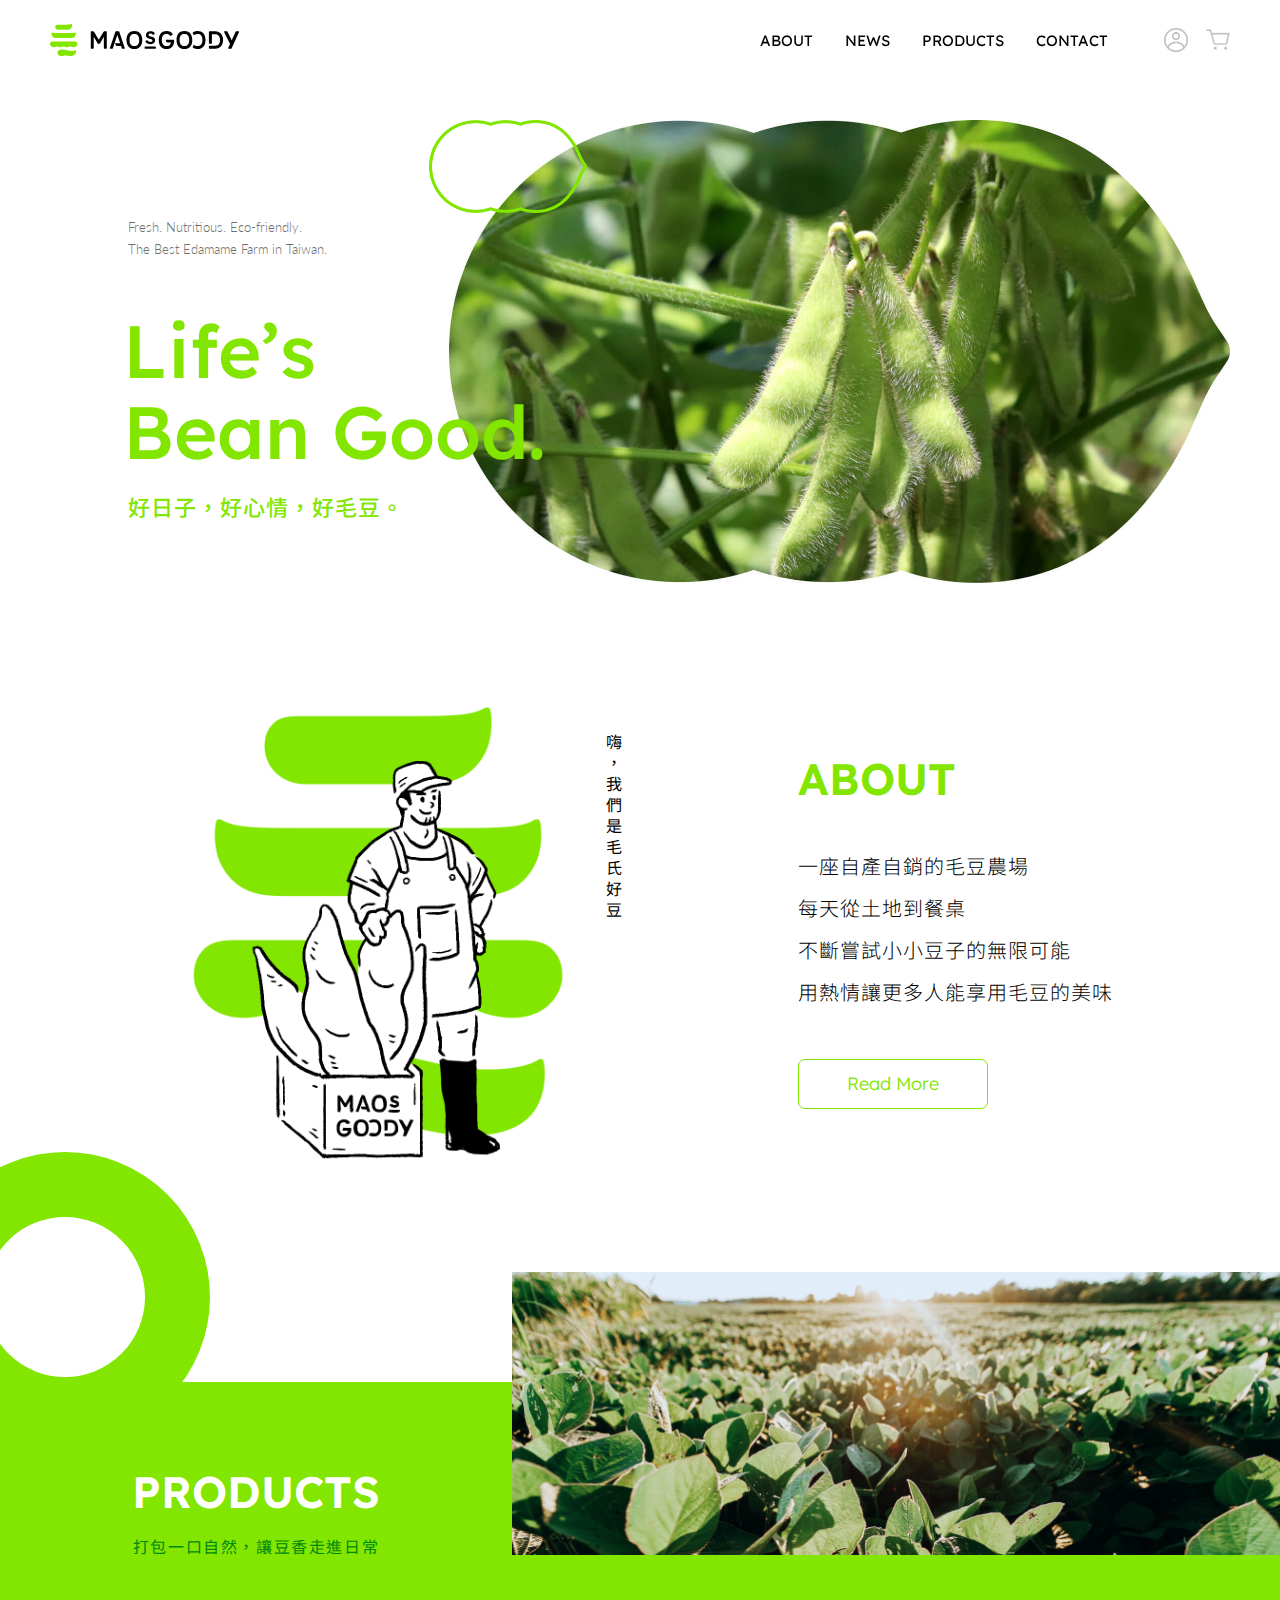
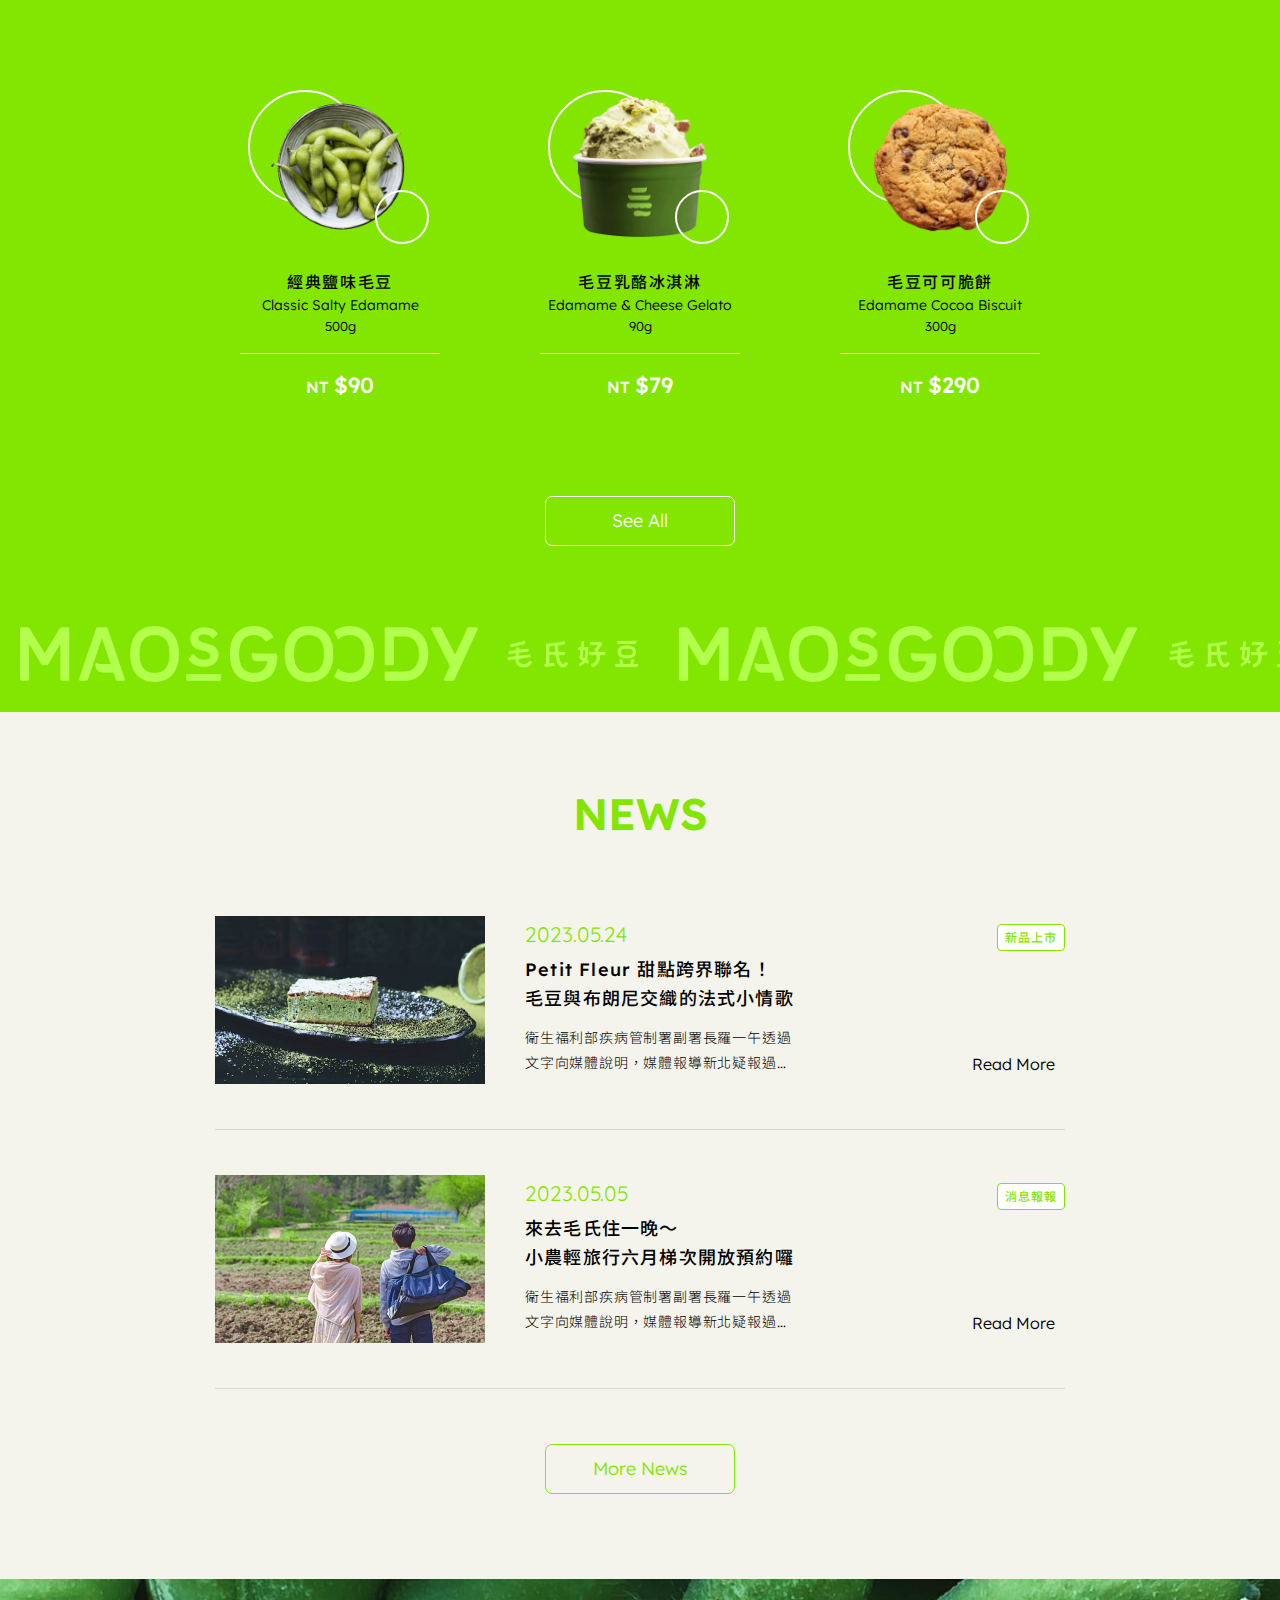
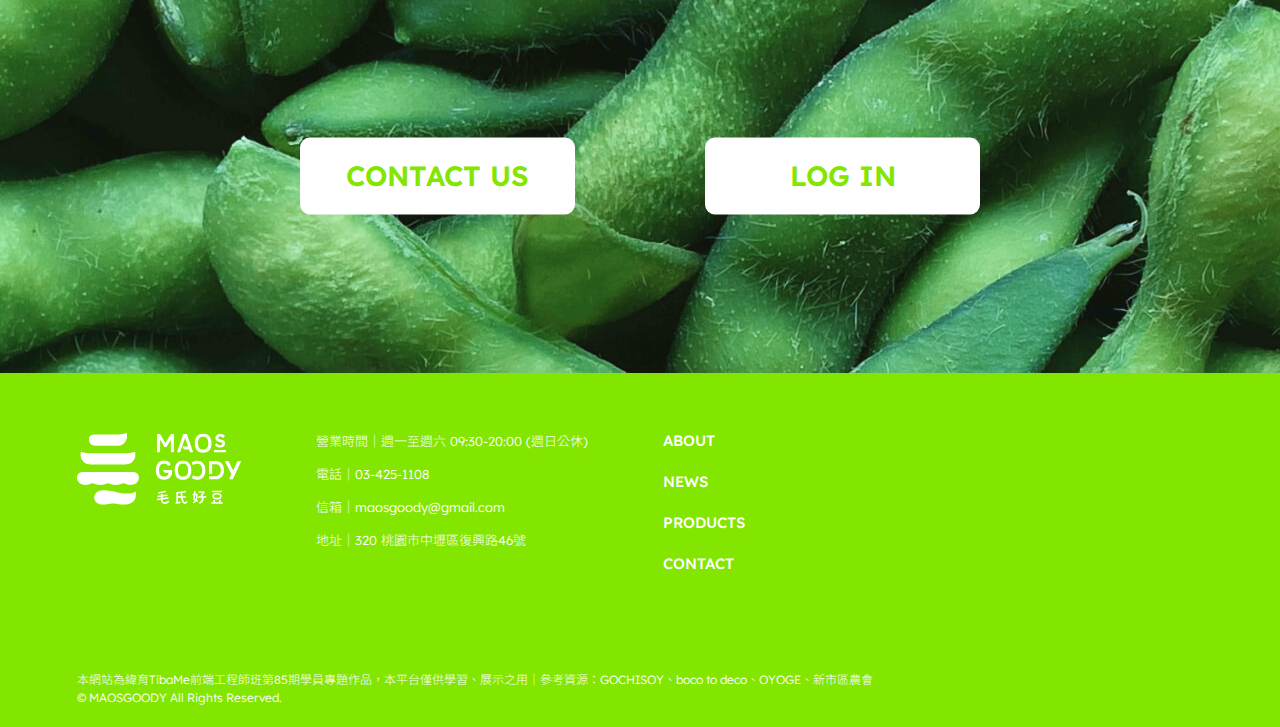
==== commit c9dc7c7c: "RWD index html/css adjustment" ====
--- a/index.html
+++ b/index.html
@@ -62,19 +62,18 @@
 
     <section class="section_banner">
         <div class="banner_container">
+            <div class="banner_pic">
+                <img src="pic/banner_n.jpg" alt="">
+                <div class="banner_deco">
+                    <img src="pic/banner_deco.png" alt="">
+                </div>
+            </div>
             <div class="banner_text">
                 <p class="intro">Fresh. Nutritious. Eco-friendly.<br>
                     The Best Edamame Farm in Taiwan.</p>
                 <h1 class="title">Life’s<br>Bean Good.</h1>
                 <p class="title_ch">好日子，好心情，好毛豆。</p>
             </div>
-            <div class="banner_pic">
-                <img src="pic/banner_n.jpg" alt="">
-                <div class="banner_deco">
-                    <img src="pic/banner_deco.png" alt="">
-                </div>
-            </div>
-
 
         </div>
     </section>
--- a/index.css
+++ b/index.css
@@ -3,14 +3,11 @@
 }
 
 .banner_container {
-    padding: 40px 0;
+    padding: 70px 0;
     position: relative;
 }
 
 .banner_container .banner_pic {
-    width: 61%;
-    margin-left: auto;
-    padding-right: 50px;
     position: relative;
 }
 
@@ -18,65 +15,36 @@
     width: 100%;
 }
 
-.banner_container .banner_pic .banner_deco {
-    /* width: 19%;
-    position: absolute;
-    top: 0px;
-    left: -20px; */
-}
-
 .banner_container .banner_pic .banner_deco img {
     width: 100%;
 }
 
-.banner_container .banner_text {
-    /* display: flex;
-    flex-direction: column; */
-    /* position: absolute;
-    top: 25%;
-    left: 10%;
-    z-index: 2; */
-}
-
 .banner_container .banner_text .intro {
-    font-size: 13px;
-    color: #6E6E6E;
-    line-height: 1.7;
-    font-family: Lato;
-    font-weight: 300;
+    display: none;
 }
 
 .banner_container .banner_text .title {
-    font-size: 74px;
+    font-size: 46px;
     color: #82E600;
     line-height: 1.1;
     font-weight: 500;
-    padding: 50px 0 24px;
+    padding: 36px 0 24px;
     margin-left: -5px;
 }
 
 .banner_container .banner_text .title_ch {
-    font-size: 22px;
+    font-size: 20px;
     color: #82E600;
     font-weight: 500;
     letter-spacing: 1px;
 }
 
-
 .section_about {
     width: 100%;
-}
-
-.about_container {
-    /* display: flex;
-    justify-content: space-evenly;
-    align-items: center;
-    padding: 60px 0 200px; */
 }
 
 .about_container .keyvisual {
     display: flex;
-    outline: solid red 1px;
 }
 
 .about_container .keyvisual .kv_pic {
@@ -95,20 +63,14 @@
     padding: 50px 10px 0;
 }
 
-.about_container .outline {
-    /* display: flex;
-    flex-direction: column; */
-}
-
 .about_container .outline .outline_title {
-    font-size: 44px;
+    font-size: 32px;
     color: #82E600;
     font-weight: 600;
-    padding-bottom: 45px;
 }
 
 .about_container .outline .outline_text {
-    font-size: 20px;
+    font-size: 16px;
     color: black;
     font-weight: 300;
     line-height: 2.1;
@@ -158,23 +120,17 @@
 }
 
 .products_header {
-    /* display: flex;
-    flex-direction: row-reverse;
-    align-items: end; */
-    padding-bottom: 120px;
+    padding-bottom: 40px;
 }
 
 .products_header .header_text {
-    /* width: 40%; */
-    text-align: center;
-    outline: solid red 1px;
+    text-align: center;
 }
 
 .products_header .header_text .title {
-    font-size: 44px;
+    font-size: 32px;
     color: white;
     font-weight: 600;
-    padding-bottom: 25px;
 }
 
 .products_header .header_text .subtitle {
@@ -195,11 +151,7 @@
 }
 
 .products_cardlist {
-    width: 850px;
-    margin: auto;
-    display: flex;
-    justify-content: space-between;
-    padding-bottom: 80px;
+    padding-bottom: 40px;
 }
 
 .products_cardlist .products_card {
@@ -341,21 +293,11 @@
 }
 
 .news_list .news_wrap {
-    width: 850px;
-    margin: auto;
-    display: flex;
-    justify-content: space-between;
-    padding: 45px 0;
     border-bottom: 1.5px solid #D6D6D6;
-}
-
-.news_list .news_wrap .news_content {
-    display: flex;
 }
 
 .news_wrap .news_content .news_pic {
     width: 270px;
-    padding-right: 40px;
 }
 
 .news_wrap .news_content .news_pic img {
@@ -398,8 +340,6 @@
 
 .news_list .news_wrap .news_function {
     display: flex;
-    flex-direction: column;
-    align-items: flex-end;
     justify-content: space-between;
     padding: 8px 0 12px;
 }
@@ -467,6 +407,7 @@
 
 .contact_container {
     position: relative;
+    overflow: hidden;
 }
 
 .section_contact .contact_container .contact_bg img {
@@ -479,21 +420,19 @@
     top: 50%;
     left: 50%;
     transform: translate(-50%, -50%);
-    display: flex;
-    gap: 130px;
 }
 
 .contact_container .contact_buttonlist a {
     display: inline-block;
-    width: 275px;
+    width: 240px;
     box-sizing: border-box;
     text-decoration: none;
     color: #82E600;
     background-color: #fff;
-    font-size: 28px;
+    font-size: 24px;
     font-weight: 600;
     text-align: center;
-    line-height: 75px;
+    line-height: 60px;
     border-radius: 10px;
     transition: 0.4s;
     transform: scale(1);
@@ -507,7 +446,7 @@
 }
 
 .contact_container .contact_buttonlist a i {
-    font-size: 24px;
+    font-size: 20px;
 }
 
 /*---------跑馬燈-----------*/
@@ -531,16 +470,13 @@
     padding: 0 20px;
     animation: scroll2 30s linear infinite;
     animation-delay: -15s;
-    /* background-color: red; */
-}
-
+}
 
 .newsticker_content img {
     width: 100vw;
     vertical-align: top;
 }
 
-
 @keyframes scroll {
     from {
         transform: translateX(100%)
@@ -568,13 +504,8 @@
 @media screen and (1024px > width) {
 
     .banner_container .banner_pic {
-        width: 75%;
+        width: 85%;
         margin: auto;
-        position: relative;
-    }
-
-    .banner_container .banner_pic img {
-        width: 100%;
     }
 
     .banner_container .banner_pic .banner_deco {
@@ -585,8 +516,11 @@
     }
 
     .banner_container .banner_text {
-        padding: 0 10%;
-        outline: solid blue 1px;
+        padding: 0 12% 40px;
+    }
+
+    .about_container {
+        padding-bottom: 60px;
     }
 
     .about_container .keyvisual {
@@ -594,37 +528,79 @@
         margin: auto;
         display: flex;
         justify-content: center;
-        outline: solid red 1px;
     }
 
     .about_container .outline {
-        width: 320px;
+        width: 78%;
         margin: auto;
-        outline: solid red 1px;
+        text-align: center;
+    }
+
+    .about_container .outline .outline_title {
+        padding: 25px 0;
     }
 
     .products_container::before {
         display: none;
     }
 
-
-}
-
-@media screen and (width >=1024px) {
-    .banner_container {
-        padding: 40px 0;
-        position: relative;
-    }
+    .products_header .header_text .title {
+        padding: 40px 0 25px;
+    }
+
+    .products_cardlist .products_card {
+        margin: auto;
+        padding: 45px 25px;
+    }
+
+    .section_news .news_container {
+        padding: 50px 0 15px;
+    }
+
+    .news_container .title {
+        font-size: 32px;
+        padding-bottom: 10px;
+    }
+
+    .news_list .news_wrap {
+        width: 270px;
+        padding: 45px 15px;
+        margin: auto;
+    }
+
+    .news_wrap .news_content .news_text .date {
+        padding: 10px 0;
+    }
+
+    .news_list .news_wrap .news_function {
+        align-items: center;
+        padding: 8px 0 0;
+    }
+
+    .section_contact .contact_container .contact_bg {
+        min-width: 768px;
+    }
+
+    .contact_container .contact_buttonlist {
+        display: flex;
+        flex-direction: column;
+        gap: 30px;
+    }
+
+    .newsticker_content img {
+        width: 200vw;
+    }
+}
+
+/*---------768px以上，1024px以下-----------*/
+
+@media screen and (1024px > width >=768px) {
 
     .banner_container .banner_pic {
         width: 61%;
+        margin-right: 0;
         margin-left: auto;
         padding-right: 50px;
-        position: relative;
-    }
-
-    .banner_container .banner_pic img {
-        width: 100%;
     }
 
     .banner_container .banner_pic .banner_deco {
@@ -634,11 +610,8 @@
         left: -20px;
     }
 
-    .banner_container .banner_pic .banner_deco img {
-        width: 100%;
-    }
-
     .banner_container .banner_text {
+        padding: 0 0;
         display: flex;
         flex-direction: column;
         position: absolute;
@@ -647,7 +620,119 @@
         z-index: 2;
     }
 
+    .banner_container .banner_text .title {
+        font-size: 62px;
+    }
+
+    .about_container .keyvisual {
+        width: 50%;
+    }
+
+    .about_container .outline {
+        width: 50%;
+    }
+
+    .about_container .outline .outline_title {
+        font-size: 44px;
+        padding-bottom: 45px;
+    }
+
+    .about_container .outline .outline_text {
+        font-size: 20px;
+    }
+
+    .products_header .header_text .title {
+        font-size: 44px;
+    }
+
+    .products_header .header_text .subtitle {
+        font-size: 20px;
+    }
+
+    .products_cardlist {
+        max-width: 850px;
+        margin: auto;
+        display: flex;
+        justify-content: space-between;
+        padding-bottom: 80px;
+    }
+
+    .news_list .news_wrap {
+        width: 700px;
+        display: flex;
+        justify-content: space-between;
+        padding: 45px 0;
+    }
+
+    .news_list .news_wrap .news_content {
+        display: flex;
+    }
+
+    .news_wrap .news_content .news_pic {
+        padding-right: 20px;
+    }
+
+    .news_wrap .news_content .news_text .date {
+        padding: 0;
+    }
+
+    .news_list .news_wrap .news_function {
+        flex-direction: column;
+        align-items: flex-end;
+    }
+
+    .contact_container .contact_buttonlist {
+        flex-direction: row;
+        gap: 70px;
+    }
+
+    .contact_container .contact_buttonlist a {
+        width: 255px;
+        font-size: 28px;
+        line-height: 65px;
+    }
+
+    .contact_container .contact_buttonlist a i {
+        font-size: 24px;
+    }
+
+    .newsticker_content img {
+        width: 150vw;
+    }
+
+}
+
+/*---------1024px以上-----------*/
+
+@media screen and (width >=1024px) {
+    .banner_container {
+        padding: 40px 0;
+    }
+
+    .banner_container .banner_pic {
+        width: 61%;
+        margin-left: auto;
+        padding-right: 50px;
+    }
+
+    .banner_container .banner_pic .banner_deco {
+        width: 19%;
+        position: absolute;
+        top: 0px;
+        left: -20px;
+    }
+
+    .banner_container .banner_text {
+        display: flex;
+        flex-direction: column;
+        position: absolute;
+        top: 25%;
+        left: 10%;
+        z-index: 2;
+    }
+
     .banner_container .banner_text .intro {
+        display: block;
         font-size: 13px;
         color: #6E6E6E;
         line-height: 1.7;
@@ -657,18 +742,11 @@
 
     .banner_container .banner_text .title {
         font-size: 74px;
-        color: #82E600;
-        line-height: 1.1;
-        font-weight: 500;
         padding: 50px 0 24px;
-        margin-left: -5px;
     }
 
     .banner_container .banner_text .title_ch {
         font-size: 22px;
-        color: #82E600;
-        font-weight: 500;
-        letter-spacing: 1px;
     }
 
     .about_container {
@@ -678,26 +756,6 @@
         padding: 60px 0 200px;
     }
 
-    .about_container .keyvisual {
-        display: flex;
-    }
-
-    .about_container .keyvisual .kv_pic {
-        max-width: 428px;
-    }
-
-    .about_container .keyvisual .kv_pic img {
-        width: 100%;
-    }
-
-    .about_container .keyvisual .kv_text {
-        writing-mode: vertical-rl;
-        font-size: 16px;
-        font-weight: 400;
-        letter-spacing: 5px;
-        padding: 50px 10px 0;
-    }
-
     .about_container .outline {
         display: flex;
         flex-direction: column;
@@ -705,50 +763,11 @@
 
     .about_container .outline .outline_title {
         font-size: 44px;
-        color: #82E600;
-        font-weight: 600;
         padding-bottom: 45px;
     }
 
     .about_container .outline .outline_text {
         font-size: 20px;
-        color: black;
-        font-weight: 300;
-        line-height: 2.1;
-        letter-spacing: 1px;
-        padding-bottom: 45px;
-    }
-
-    .about_container .outline .button a {
-        display: inline-block;
-        width: 190px;
-        box-sizing: border-box;
-        border: 1px solid #82E600;
-        text-decoration: none;
-        color: #82E600;
-        font-size: 18px;
-        font-weight: 300;
-        text-align: center;
-        line-height: 48px;
-        border-radius: 7px;
-        transition: 0.3s;
-    }
-
-    .about_container .outline .button a:hover {
-        background-color: #82E600;
-        color: white;
-    }
-
-    .products_container::before {
-        content: "";
-        width: 160px;
-        height: 160px;
-        border: 65px solid #82E600;
-        border-radius: 50%;
-        position: absolute;
-        top: -230px;
-        left: -80px;
-        z-index: -1;
     }
 
     .products_header {
@@ -760,21 +779,11 @@
 
     .products_header .header_text {
         width: 40%;
-        text-align: center;
     }
 
     .products_header .header_text .title {
         font-size: 44px;
-        color: white;
-        font-weight: 600;
         padding-bottom: 25px;
-    }
-
-    .products_header .header_text .subtitle {
-        font-size: 16px;
-        color: #00890E;
-        font-weight: 400;
-        letter-spacing: 1.6px;
     }
 
     .products_header .header_pic {
@@ -782,10 +791,6 @@
         margin-top: -110px;
     }
 
-    .products_header .header_pic img {
-        width: 100%;
-    }
-
     .products_cardlist {
         width: 850px;
         margin: auto;
@@ -794,125 +799,40 @@
         padding-bottom: 80px;
     }
 
-    .products_cardlist .products_card {
-        width: 200px;
-        display: flex;
+    .news_list .news_wrap {
+        max-width: 850px;
+        margin: auto;
+        display: flex;
+        justify-content: space-between;
+        padding: 45px 0;
+    }
+
+    .news_list .news_wrap .news_content {
+        display: flex;
+    }
+
+    .news_wrap .news_content .news_pic {
+        padding-right: 40px;
+    }
+
+    .news_list .news_wrap .news_function {
         flex-direction: column;
-        align-items: center;
-        padding: 20px 25px;
-    }
-
-    .products_cardlist .products_card a {
-        display: block;
-    }
-
-    .products_cardlist .products_card a:hover img {
-        transform: scale(1.08);
-    }
-
-    .products_cardlist .products_card .card_pic {
-        text-align: center;
-        position: relative;
-    }
-
-    .products_cardlist .products_card .card_pic::before {
-        content: "";
-        width: 110px;
-        height: 110px;
-        border: 2px solid white;
-        border-radius: 50%;
-        position: absolute;
-        top: -5px;
-        left: 8px;
-    }
-
-    .products_cardlist .products_card .card_pic img {
-        width: 70%;
-        vertical-align: top;
-        position: relative;
-        transform: scale(1);
-        transition: 0.3s;
-    }
-
-    .products_cardlist .products_card .card_pic::after {
-        content: "";
-        width: 50px;
-        height: 50px;
-        border: 2px solid white;
-        border-radius: 50%;
-        position: absolute;
-        top: 95px;
-        left: 135px;
-
-    }
-
-    .products_cardlist .products_card .card_text {
-        display: flex;
-        flex-direction: column;
-        align-items: center;
-        padding-top: 35px;
-
-    }
-
-    .products_cardlist .products_card .card_text .product_name {
-        font-size: 16px;
-        color: black;
-        font-weight: 500;
-        letter-spacing: 1.6px;
-        padding-bottom: 8px;
-    }
-
-    .products_cardlist .products_card .card_text .english_name {
-        font-size: 14px;
-        color: black;
-        font-weight: 300;
-        padding-bottom: 8px;
-    }
-
-    .products_cardlist .products_card .card_text .weight {
-        font-size: 13px;
-        color: black;
-        font-weight: 300;
-        padding-bottom: 20px;
-    }
-
-    .products_cardlist .products_card .card_text .price {
-        width: 200px;
-        font-size: 22px;
-        color: white;
-        font-weight: 500;
-        padding: 20px 0 0;
-        border-top: 1px solid white;
-        text-align: center;
-    }
-
-    .products_cardlist .products_card .card_text .price span {
-        font-size: 16px;
-    }
-
-    .products_container .products_button {
-        text-align: center;
-        padding-bottom: 50px;
-    }
-
-    .products_container .products_button a {
-        display: inline-block;
-        width: 190px;
-        box-sizing: border-box;
-        border: 1px solid white;
-        text-decoration: none;
-        color: white;
-        font-size: 18px;
-        font-weight: 300;
-        text-align: center;
-        line-height: 48px;
-        border-radius: 7px;
-        transition: 0.3s;
-    }
-
-    .products_container .products_button a:hover {
-        color: #82E600;
-        background-color: #fff;
+        align-items: flex-end;
+    }
+
+    .contact_container .contact_buttonlist {
+        display: flex;
+        gap: 130px;
+    }
+
+    .contact_container .contact_buttonlist a {
+        width: 275px;
+        font-size: 28px;
+        line-height: 75px;
+    }
+
+    .contact_container .contact_buttonlist a i {
+        font-size: 24px;
     }
 
 }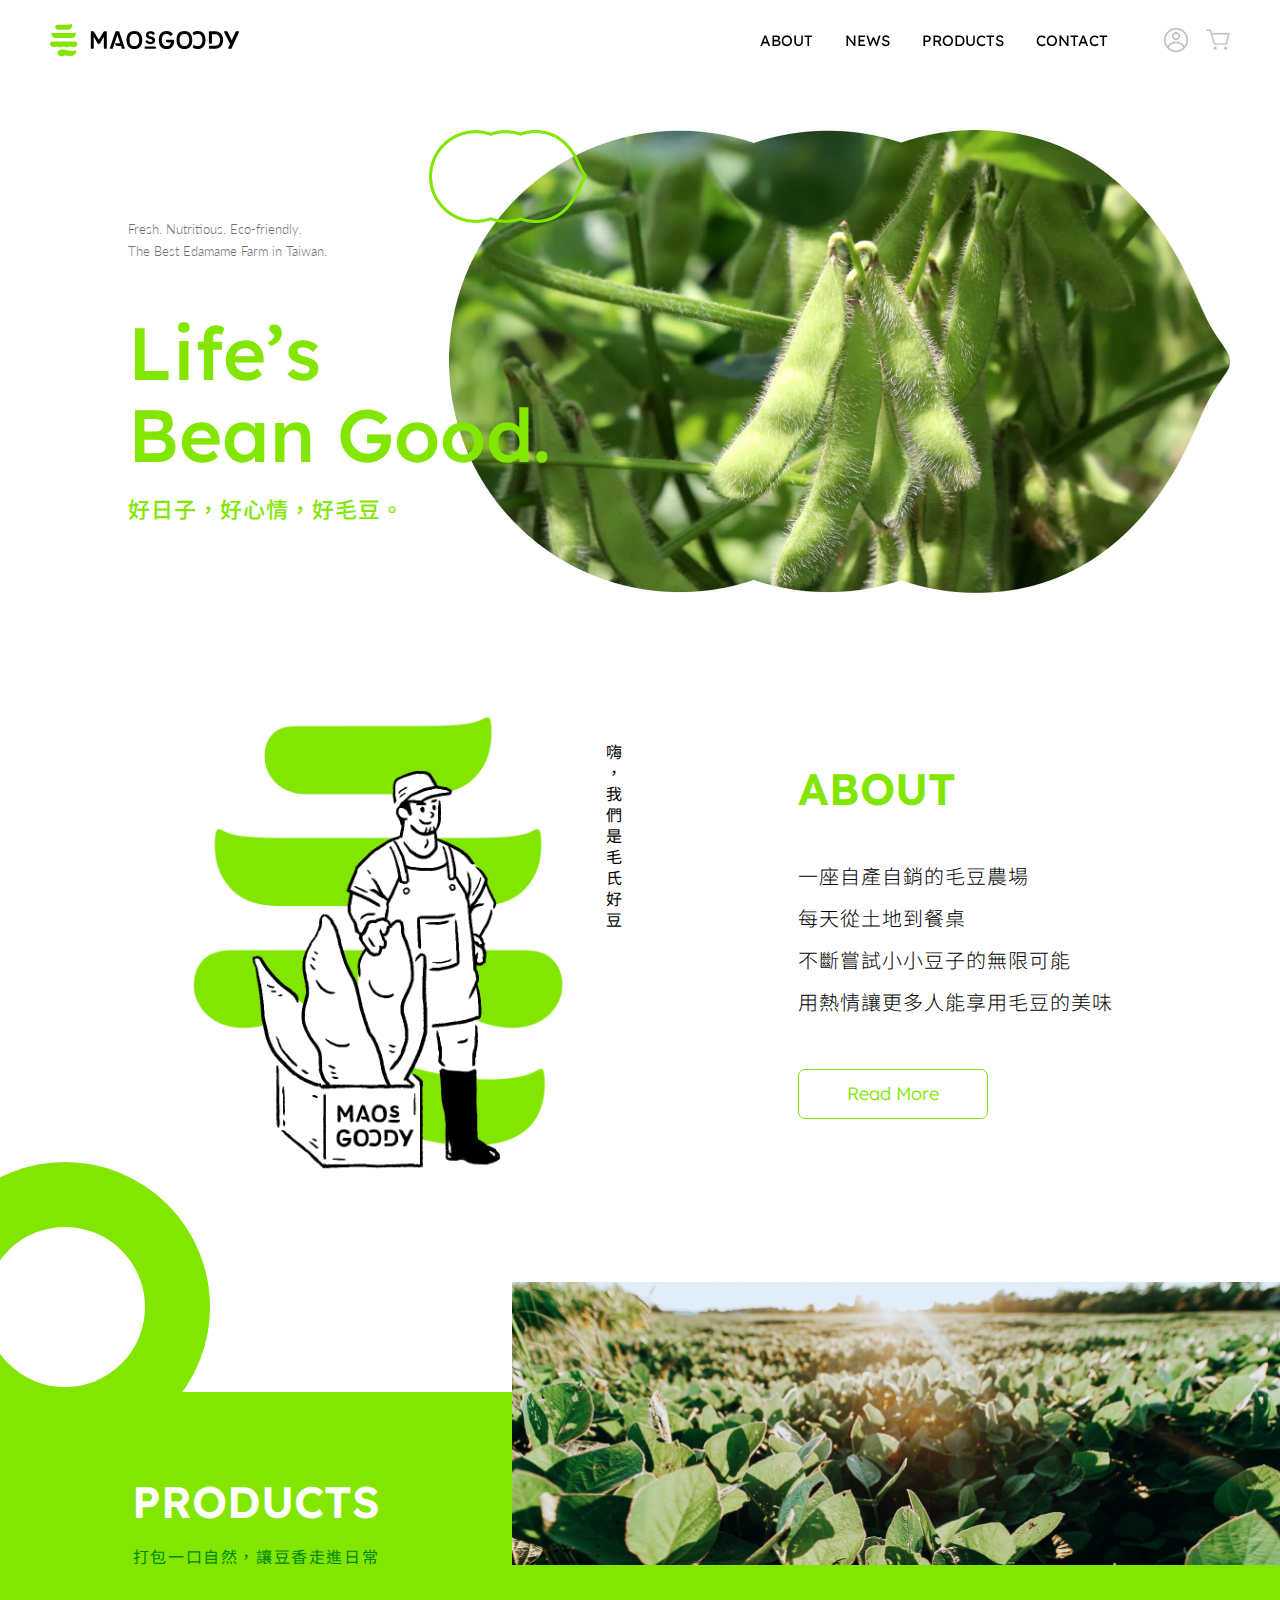
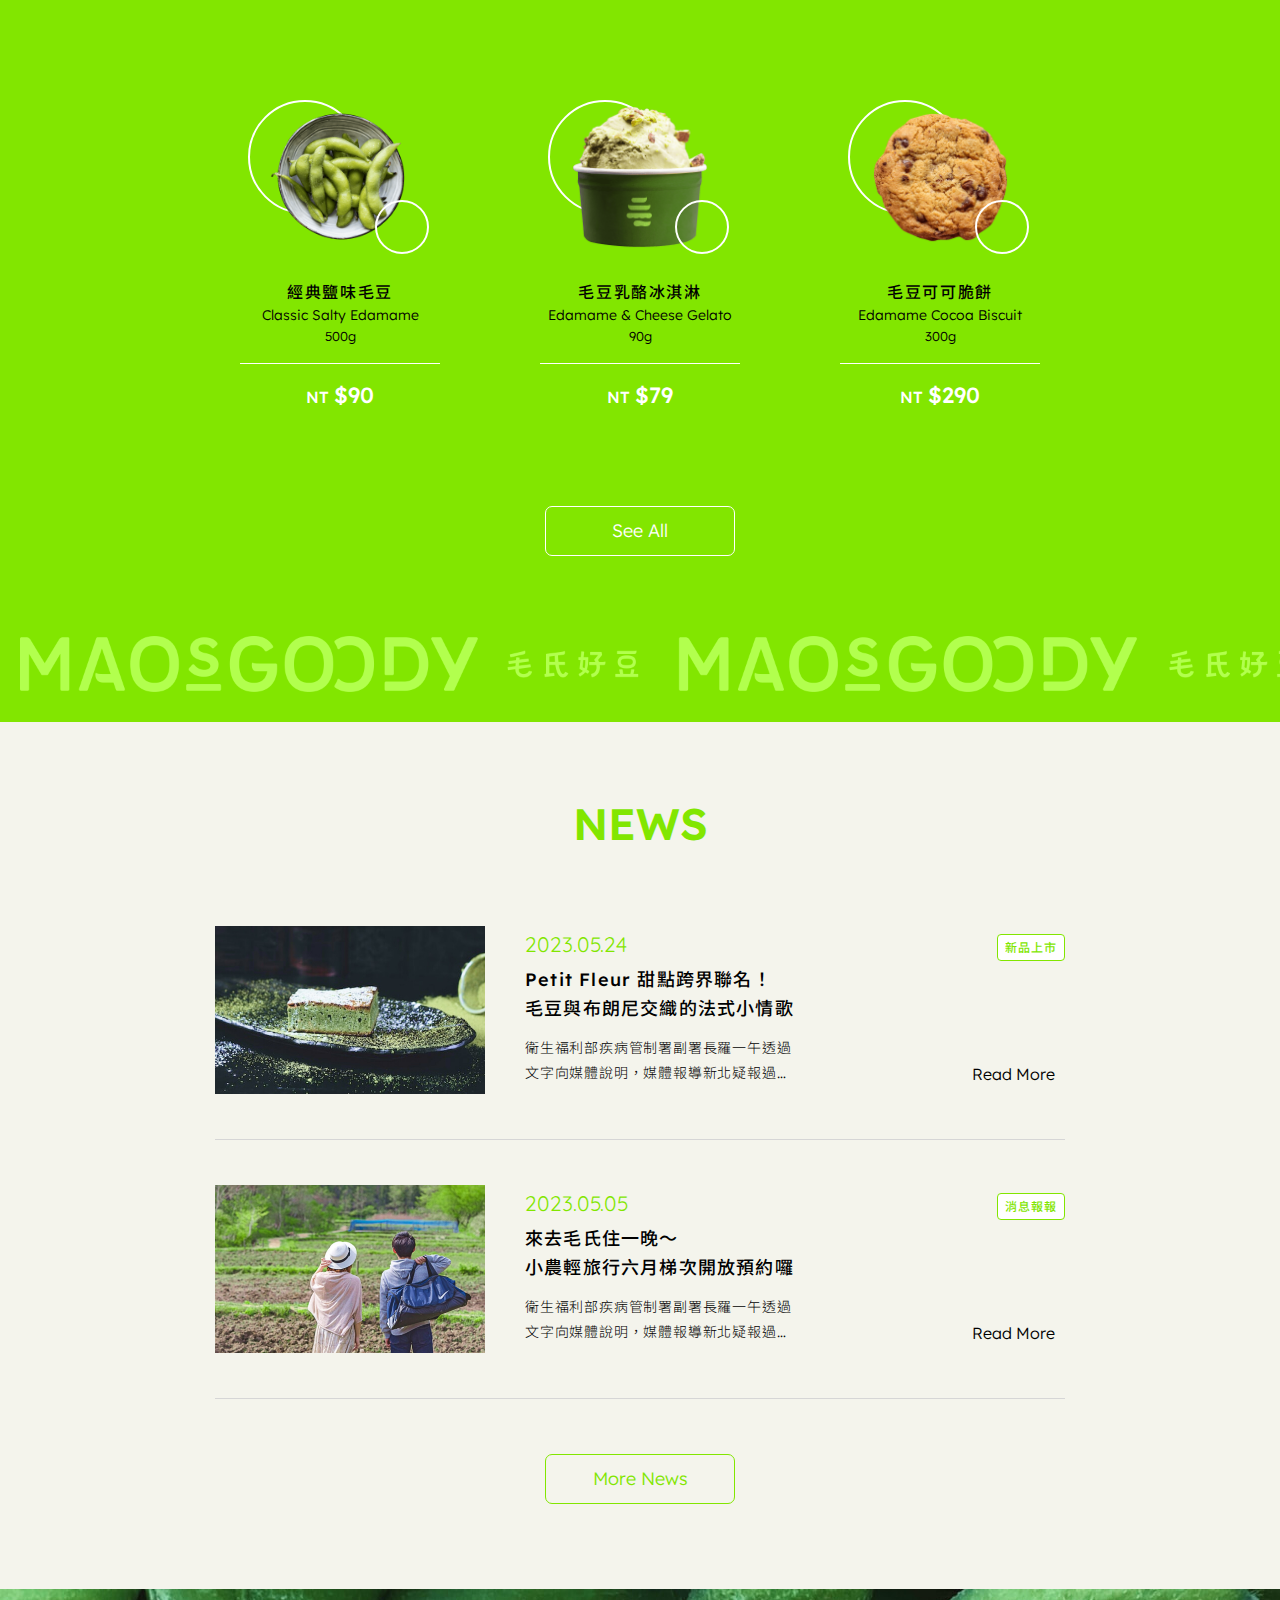
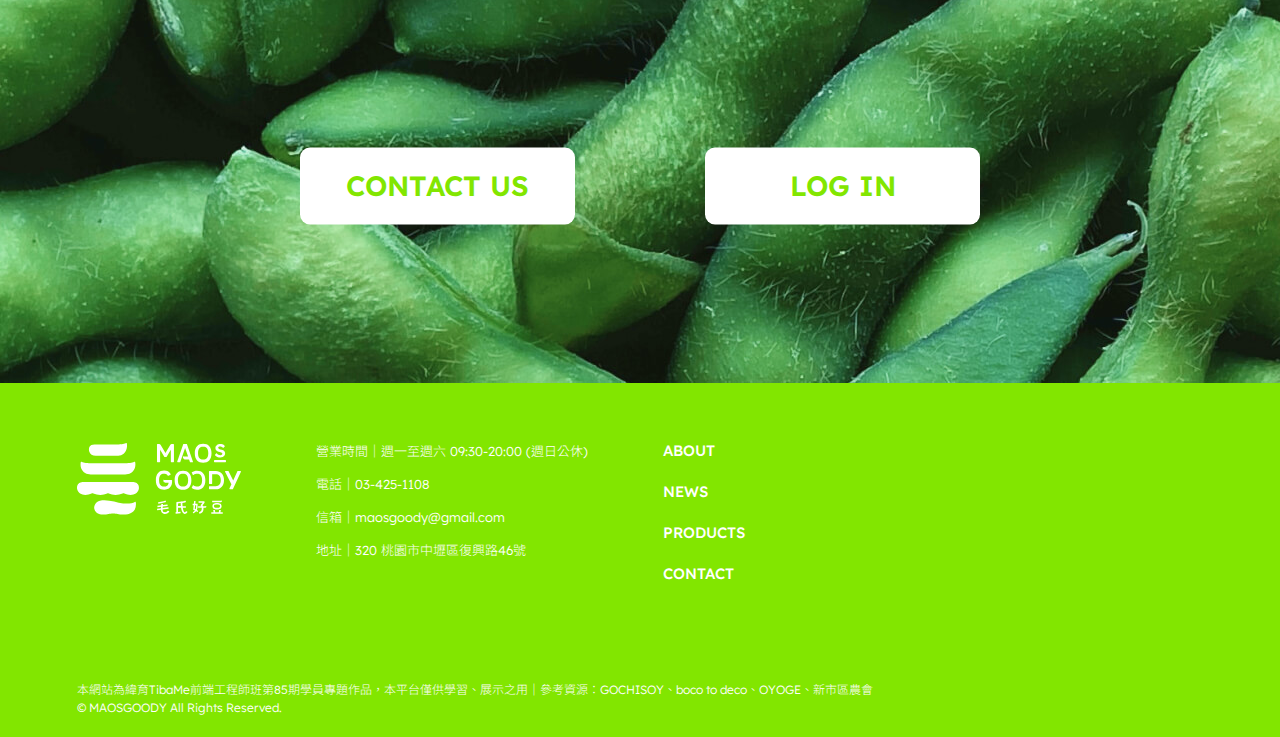
==== commit 630b2425: "adjust navbar <a> clickarea (>1024), webpage name changed" ====
--- a/index.html
+++ b/index.html
@@ -5,7 +5,8 @@
     <meta charset="UTF-8">
     <meta http-equiv="X-UA-Compatible" content="IE=edge">
     <meta name="viewport" content="width=device-width, initial-scale=1.0">
-    <title>MAOSGOODY 毛氏好豆</title>
+    <title>MAOSGOODY 毛氏好豆｜好毛豆給你好心情</title>
+    <link href="pic/favicon.ico" rel="icon">
     <link rel="stylesheet" href="reset.css">
 
     <link rel="stylesheet" href="https://cdnjs.cloudflare.com/ajax/libs/font-awesome/6.4.0/css/all.min.css"
--- a/style.css
+++ b/style.css
@@ -45,6 +45,7 @@
     vertical-align: top;
 }
 
+
 .main_header .container .nav_list li {
     padding: 0px 16px;
 
@@ -89,7 +90,6 @@
 .main_footer .footer_container {
     width: 80%;
     margin: auto;
-    /* outline: solid red 1px; */
 }
 
 .footer_container .footer_list {
@@ -129,7 +129,6 @@
     font-weight: 500;
 }
 
-
 .footer_container .footer_list .follow a {
     color: white;
     font-size: 30px;
@@ -154,16 +153,14 @@
 
 /*-------小於1024px-------*/
 
-@media screen and (1024px > width) {
+@media screen and (max-width: 1023px) {
     #menu_switch:checked+.main_header .container .nav_list {
-        /* display: block; */
         left: 0;
         opacity: 1;
         transition: .7s;
     }
 
     #menu_switch:checked+.main_header .container .nav_button {
-        /* display: block; */
         left: 0;
         opacity: 1;
         transition: .7s;
@@ -182,12 +179,9 @@
         opacity: 0;
     }
 
-    .main_header .container .nav_list li {
+    .main_header .container .nav_list a {
+        display: block;
         padding: 30px 0;
-    }
-
-    .main_header .container .nav_list a {
-        display: inline-block;
         text-decoration: none;
         color: black;
         font-size: 24px;
@@ -261,11 +255,9 @@
         justify-content: center;
         transition: 1s;
         opacity: 0;
-
     }
 
     .main_header .container .nav_button li {
-
         width: 30px;
         padding: 0px 30px;
     }
@@ -284,7 +276,7 @@
 
 /*-------1024px以上-------*/
 
-@media screen and (width >=1024px) {
+@media screen and (min-width: 1024px) {
 
     .main_header {
         background-color: rgba(255, 255, 255, 0.92);
@@ -415,5 +407,4 @@
         line-height: 1.5;
         color: white;
     }
-
 }--- a/index.css
+++ b/index.css
@@ -15,6 +15,11 @@
     width: 100%;
 }
 
+.banner_container .banner_pic .banner_deco {
+    animation: float 1.2s ease-in-out infinite alternate;
+}
+
+
 .banner_container .banner_pic .banner_deco img {
     width: 100%;
 }
@@ -29,11 +34,12 @@
     line-height: 1.1;
     font-weight: 500;
     padding: 36px 0 24px;
-    margin-left: -5px;
+    /* margin-left: -5px; */
+
 }
 
 .banner_container .banner_text .title_ch {
-    font-size: 20px;
+    font-size: 19px;
     color: #82E600;
     font-weight: 500;
     letter-spacing: 1px;
@@ -49,6 +55,19 @@
 
 .about_container .keyvisual .kv_pic {
     max-width: 428px;
+    animation: kv_pulse 1s ease-in-out infinite alternate;
+}
+
+@keyframes kv_pulse {
+
+    0% {
+        transform: scale(1);
+    }
+
+    100% {
+        transform: scale(1.04);
+    }
+
 }
 
 .about_container .keyvisual .kv_pic img {
@@ -501,7 +520,7 @@
 
 
 
-@media screen and (1024px > width) {
+@media screen and (max-width: 1023px) {
 
     .banner_container .banner_pic {
         width: 85%;
@@ -509,14 +528,30 @@
     }
 
     .banner_container .banner_pic .banner_deco {
-        width: 28%;
+        width: 33%;
         position: absolute;
         bottom: -10%;
         right: 16%;
     }
 
+    @keyframes float {
+        0% {
+            bottom: -10%;
+        }
+
+        100% {
+            bottom: -15%;
+        }
+    }
+
     .banner_container .banner_text {
         padding: 0 12% 40px;
+        text-align: center;
+    }
+
+    .banner_container .banner_text .title {
+        font-size: 42px;
+        padding: 50px 0 24px;
     }
 
     .about_container {
@@ -594,7 +629,7 @@
 
 /*---------768px以上，1024px以下-----------*/
 
-@media screen and (1024px > width >=768px) {
+@media screen and (min-width: 768px) and (max-width: 1023px) {
 
     .banner_container .banner_pic {
         width: 61%;
@@ -604,14 +639,25 @@
     }
 
     .banner_container .banner_pic .banner_deco {
-        width: 19%;
+        width: 20%;
         position: absolute;
         top: 0px;
         left: -20px;
     }
 
+    @keyframes float {
+        0% {
+            top: -15px;
+        }
+
+        100% {
+            top: 15px;
+        }
+    }
+
     .banner_container .banner_text {
         padding: 0 0;
+        text-align: left;
         display: flex;
         flex-direction: column;
         position: absolute;
@@ -622,6 +668,7 @@
 
     .banner_container .banner_text .title {
         font-size: 62px;
+        padding: 36px 0 24px;
     }
 
     .about_container .keyvisual {
@@ -704,9 +751,9 @@
 
 /*---------1024px以上-----------*/
 
-@media screen and (width >=1024px) {
+@media screen and (min-width: 1024px) {
     .banner_container {
-        padding: 40px 0;
+        padding: 50px 0 40px;
     }
 
     .banner_container .banner_pic {
@@ -720,6 +767,16 @@
         position: absolute;
         top: 0px;
         left: -20px;
+    }
+
+    @keyframes float {
+        0% {
+            top: -15px;
+        }
+
+        100% {
+            top: 15px;
+        }
     }
 
     .banner_container .banner_text {
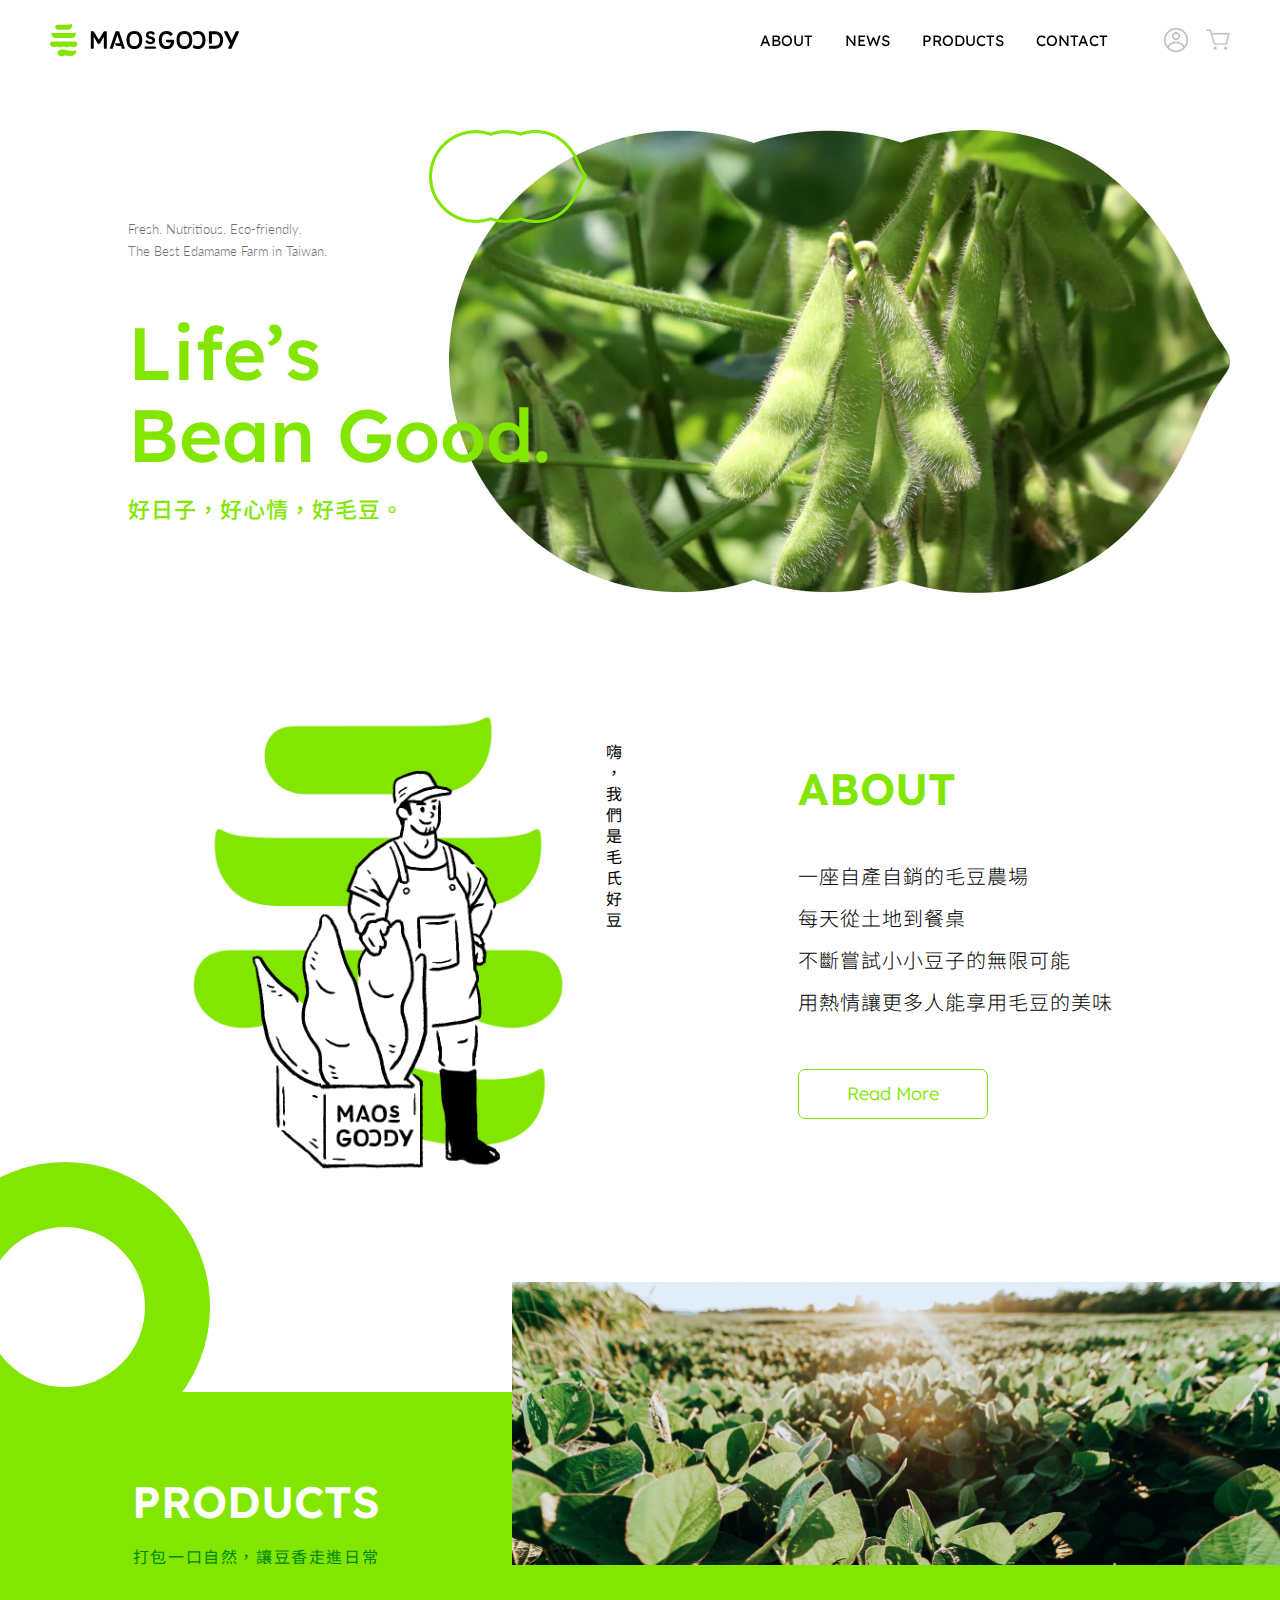
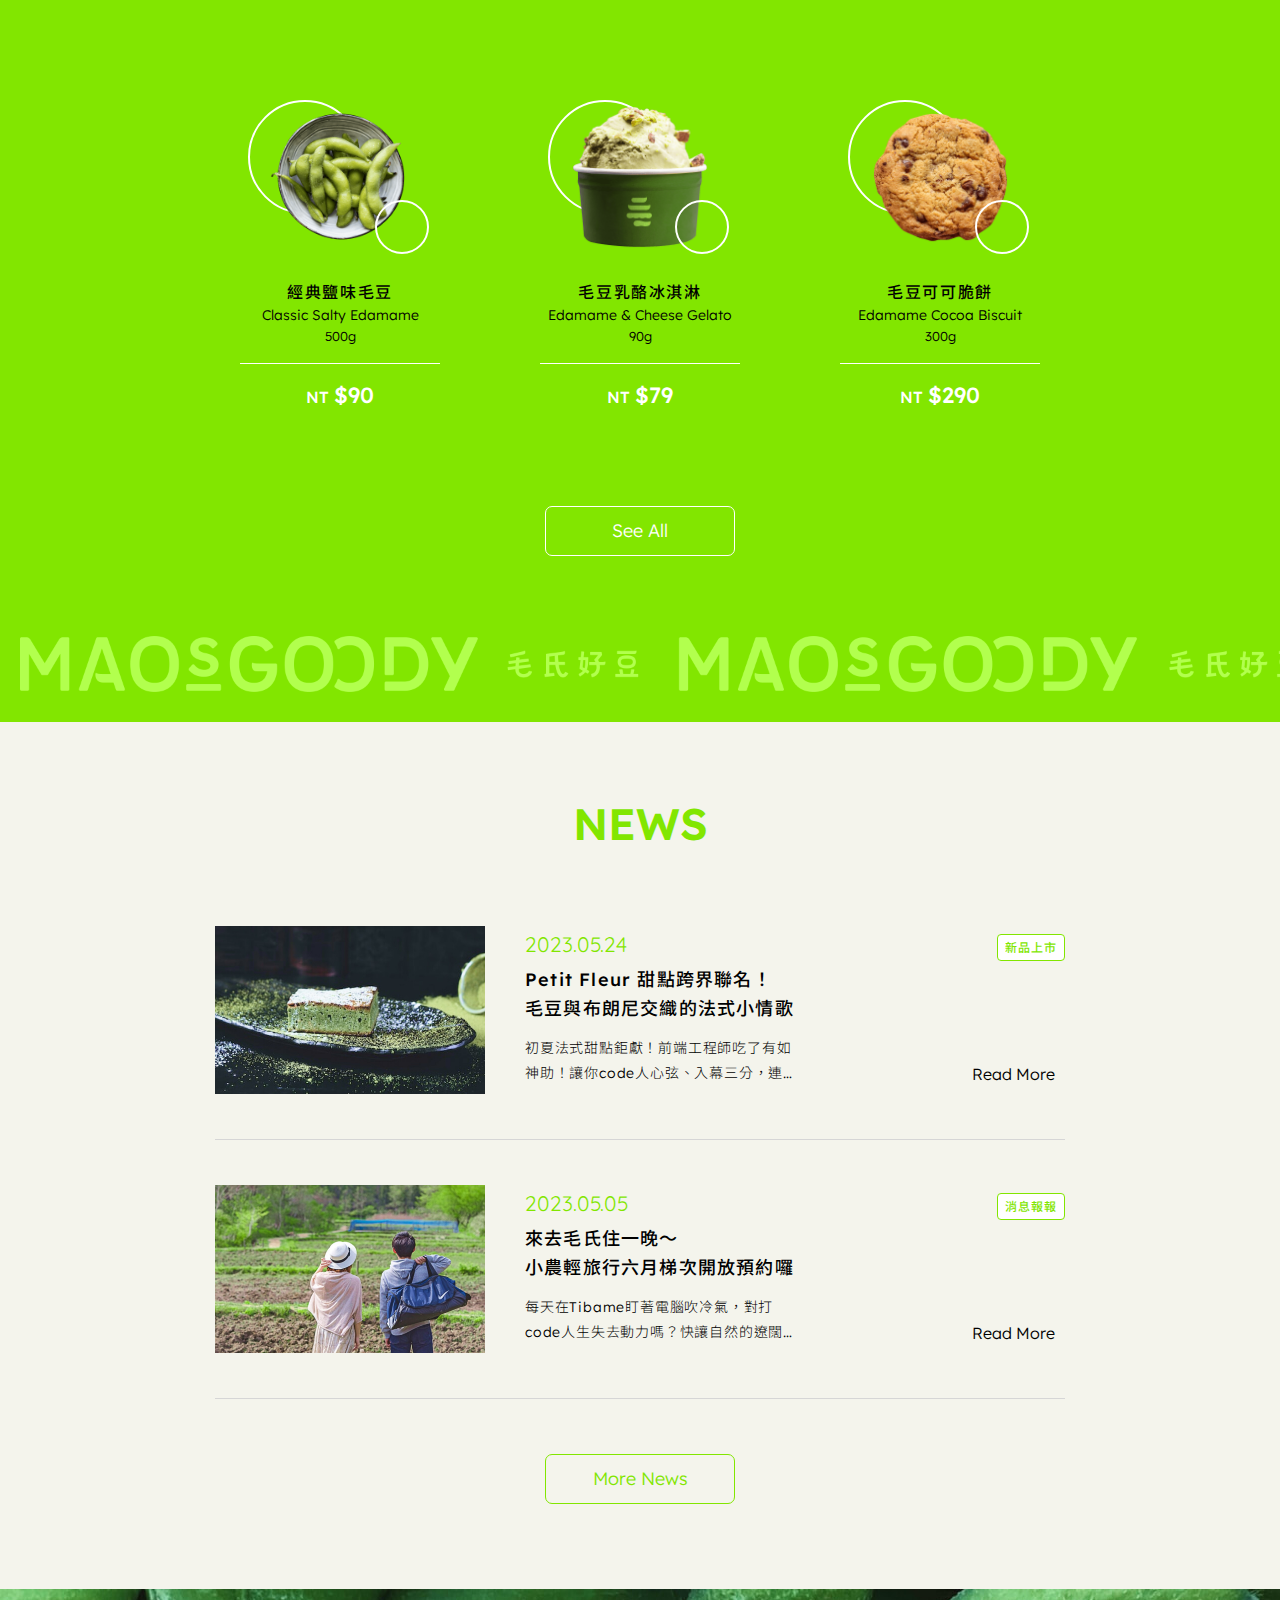
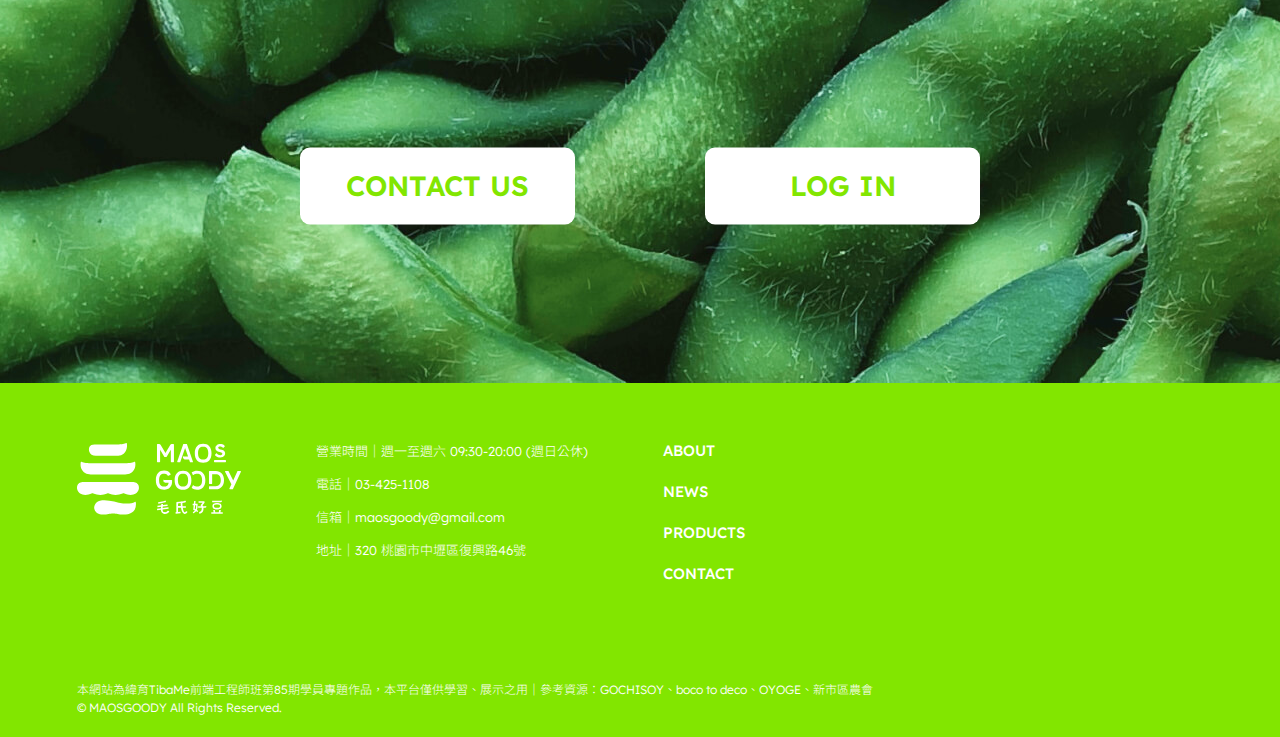
==== commit 5d4509fb: "news articles contents adjustment" ====
--- a/index.html
+++ b/index.html
@@ -191,7 +191,7 @@
                                 Petit Fleur 甜點跨界聯名！<br>
                                 毛豆與布朗尼交織的法式小情歌</p>
                             <p class="news_article">
-                                衛生福利部疾病管制署副署長羅一午透過文字向媒體說明，媒體報導新北疑報過文字向媒體說明，媒體報導新北疑報
+                                初夏法式甜點鉅獻！前端工程師吃了有如神助！讓你code人心弦、入幕三分，連Amos看了都說豪棒棒
                             </p>
                         </div>
                     </div>
@@ -214,7 +214,7 @@
                                 來去毛氏住一晚～<br>
                                 小農輕旅行六月梯次開放預約囉</p>
                             <p class="news_article">
-                                衛生福利部疾病管制署副署長羅一午透過文字向媒體說明，媒體報導新北疑報過文字向媒體說明，媒體報導新北疑報
+                                每天在Tibame盯著電腦吹冷氣，對打code人生失去動力嗎？快讓自然的遼闊山林和田野風情療癒你匱乏的心靈~
                             </p>
                         </div>
                     </div>
